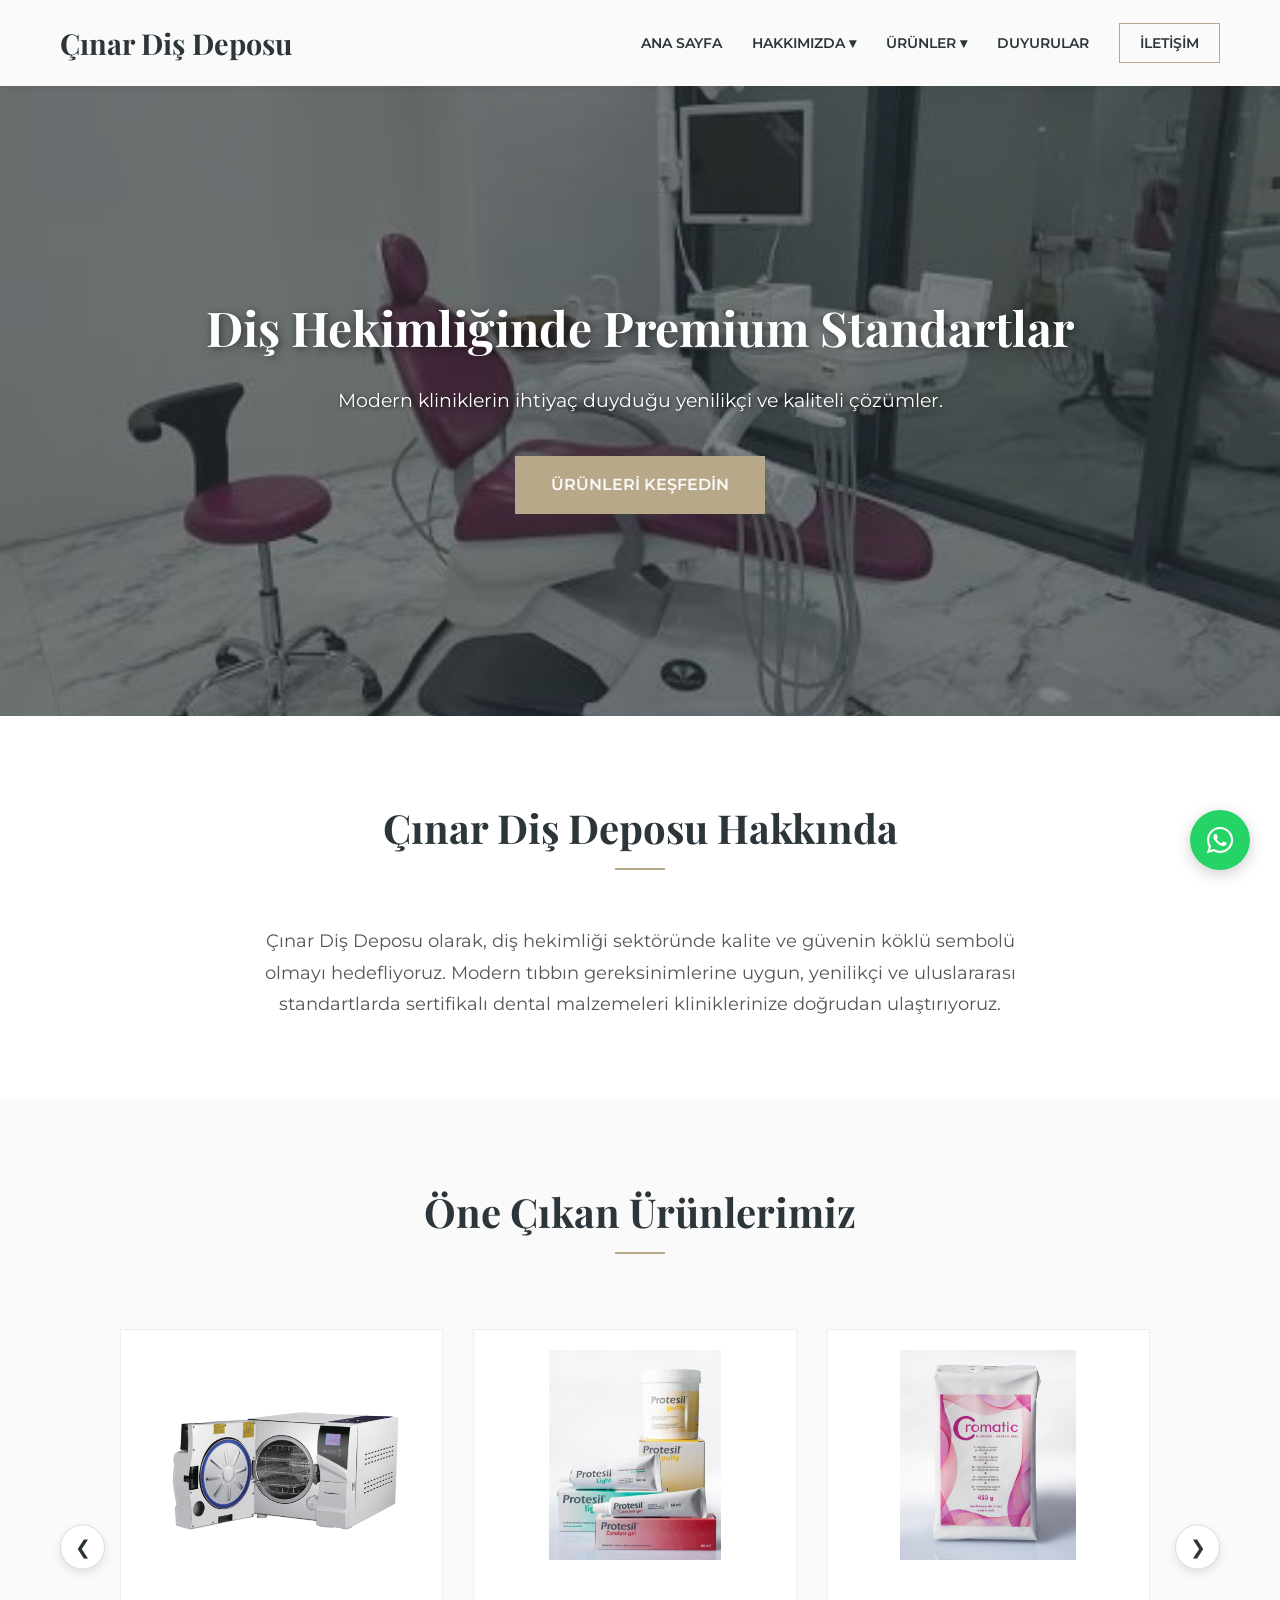
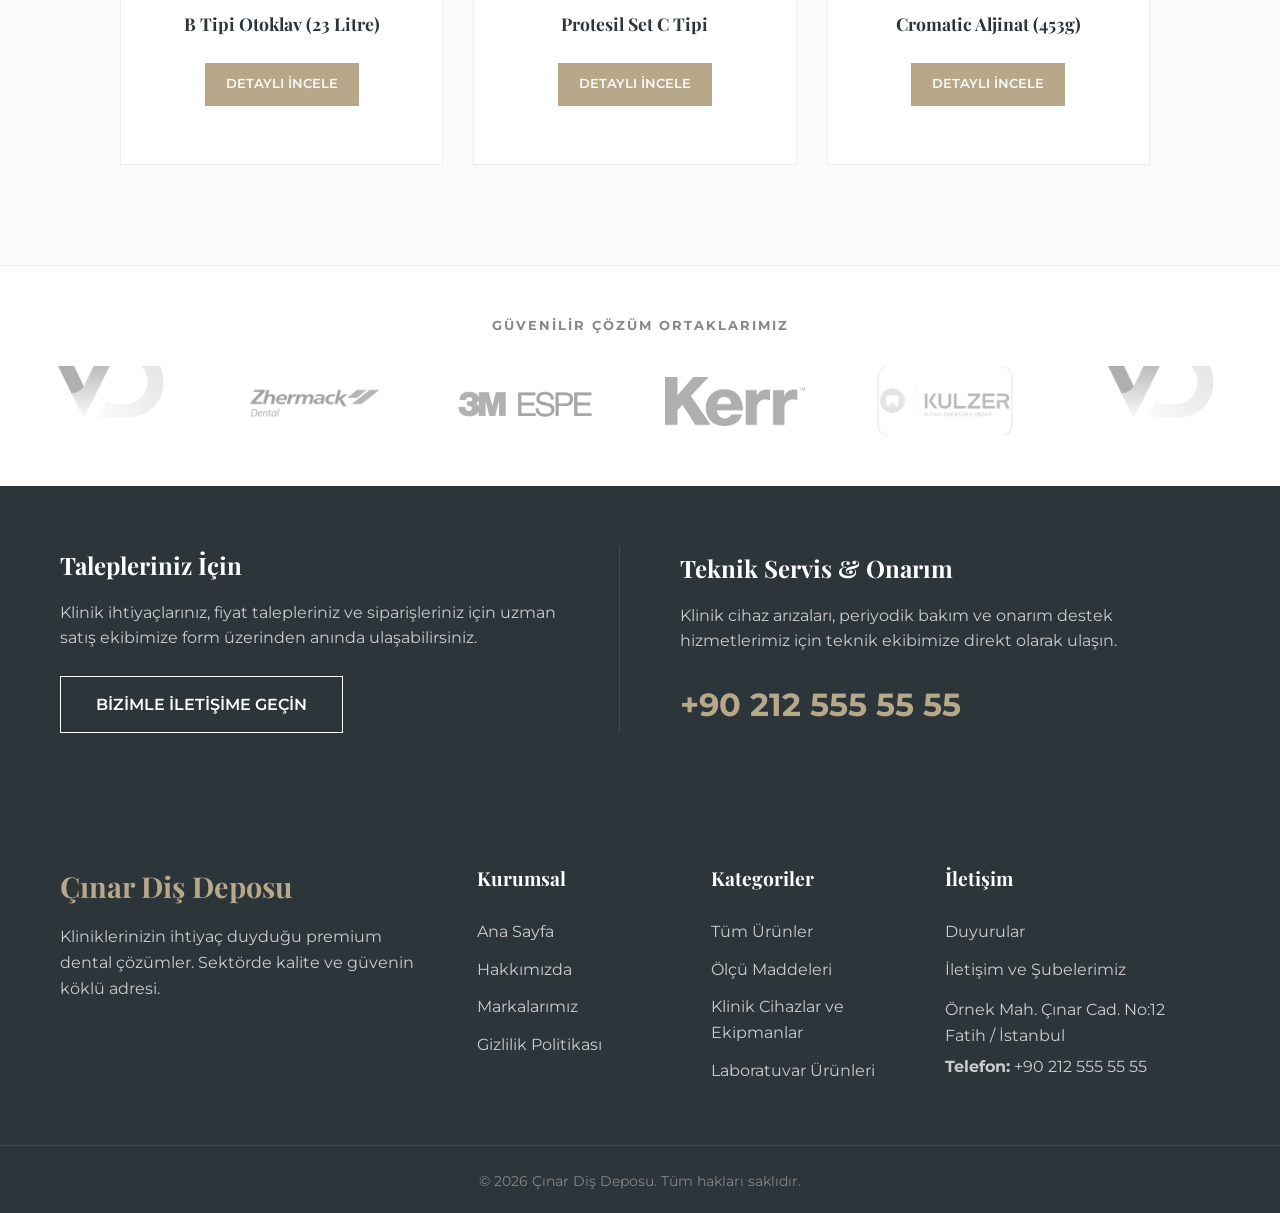
==== index.html @ 4e4cd7c7 "Header fix" ====
<!DOCTYPE html>
<html lang="tr">
<head>
    <meta charset="UTF-8">
    <meta name="viewport" content="width=device-width, initial-scale=1.0">
    <title>Çınar Diş Deposu | Premium Dental Çözümler</title>
    <link href="https://fonts.googleapis.com/css2?family=Montserrat:wght@300;400;600&family=Playfair+Display:wght@500;700&display=swap" rel="stylesheet">
    <link rel="stylesheet" href="style.css">
</head>
<body>

<!-- NAVİGASYON (TÜM SAYFALAR İÇİN) -->
    <nav class="navbar">
        <div class="container nav-container">
            <a href="index.html" class="logo">Çınar Diş Deposu </a>
            
            <div class="hamburger" id="hamburger">
                <span></span><span></span><span></span>
            </div>

            <ul class="nav-links" id="navLinks">
                <li><a href="index.html">Ana Sayfa</a></li>
                <li class="dropdown">
                    <a href="index.html#about">Hakkımızda ▾</a>
                    <ul class="dropdown-menu">
                        <li><a href="index.html#about">Misyonumuz</a></li>
                        <li><a href="index.html#brands">Markalarımız</a></li>
                        <li><a href="index.html#about">Sertifikalarımız</a></li>
                        <li><a href="gizlilik-politikasi.html">Gizlilik Politikası</a></li>
                    </ul>
                </li>

                <li class="dropdown">
                    <a href="urunler.html">Ürünler ▾</a>
                    <ul class="dropdown-menu" id="dynamic-nav-products">
                    </ul>
                </li>
                <li><a href="duyurular.html">Duyurular</a></li>

                <li> <a href="iletisim.html" class="btn-outline">İletişim</a> </li>
            </ul>
        </div>
    </nav>

    <header class="hero-slider">
        <div class="hero-slide active" style="background-image: url('images/unit.jpeg');">
            <div class="container hero-content">
                <h1>Diş Hekimliğinde Premium Standartlar</h1>
                <p>Modern kliniklerin ihtiyaç duyduğu yenilikçi ve kaliteli çözümler.</p>
                <a href="urunler.html" class="btn-primary">Ürünleri Keşfedin</a>
            </div>
        </div>
        
        <div class="hero-slide" style="background-image: url('images/temp.jpg');">
            <div class="container hero-content">
                <h1>Dünya Standartlarında Markalar</h1>
                <p>Sektörün öncü markalarıyla kliniğinize değer katın.</p>
                <a href="iletisim.html" class="btn-primary">İş Birliği Yapın</a>
            </div>
        </div>
    </header>

    <section id="about" class="about-section">
        <div class="container">
            <div class="section-title">
                <h2>Çınar Diş Deposu Hakkında</h2>
            </div>
            <div class="about-text">
                <p>Çınar Diş Deposu olarak, diş hekimliği sektöründe kalite ve güvenin köklü sembolü olmayı hedefliyoruz. Modern tıbbın gereksinimlerine uygun, yenilikçi ve uluslararası standartlarda sertifikalı dental malzemeleri kliniklerinize doğrudan ulaştırıyoruz.</p>
            </div>
        </div>
    </section>

    <section id="products" class="products-section">
        <div class="container">
            <div class="section-title"><h2>Öne Çıkan Ürünlerimiz</h2></div>
            <div class="carousel-container">
                <button class="carousel-btn prev-btn">&#10094;</button>
                
                <div class="carousel-track" id="featured-carousel-track">
                </div>
                
                <button class="carousel-btn next-btn">&#10095;</button>
            </div>
        </div>
    </section>

    <section id="brands" class="brands-section">
        <div class="container">
            <h4 style="text-align: center; color: #888; font-family: var(--font-body); margin-bottom: 30px; letter-spacing: 2px; text-transform: uppercase; font-size: 0.8rem;">Güvenilir Çözüm Ortaklarımız</h4>
        </div>
        
        <div class="brands-marquee">
            <div class="brands-track" id="dynamic-brands-track">
            </div>
        </div>
    </section>

    <section class="cta-section">
        <div class="container cta-grid">
            <div class="cta-left">
                <h2>Talepleriniz İçin</h2>
                <p>Klinik ihtiyaçlarınız, fiyat talepleriniz ve siparişleriniz için uzman satış ekibimize form üzerinden anında ulaşabilirsiniz.</p>
                <a href="iletisim.html" class="btn-primary" style="background: transparent; border-color: #fff; color: #fff;">Bizimle İletişime Geçin</a>
            </div>
            <div class="cta-right">
                <h2>Teknik Servis & Onarım</h2>
                <p>Klinik cihaz arızaları, periyodik bakım ve onarım destek hizmetlerimiz için teknik ekibimize direkt olarak ulaşın.</p>
                <h3 style="color: var(--color-primary); font-size: 2rem; margin-top: 10px; font-family: var(--font-body);">+90 212 555 55 55</h3>
            </div>
        </div>
    </section>

    <footer class="site-footer">
    <div class="container footer-layout">
        
        <div class="footer-brand">
            <h3>Çınar Diş Deposu</h3>
            <p>Kliniklerinizin ihtiyaç duyduğu premium dental çözümler. Sektörde kalite ve güvenin köklü adresi.</p>
        </div>
        
        <div class="footer-links-box">
            <h4>Kurumsal</h4>
            <ul>
                <li><a href="index.html">Ana Sayfa</a></li>
                <li><a href="index.html#about">Hakkımızda</a></li>
                <li><a href="index.html#brands">Markalarımız</a></li>
                <li><a href="gizlilik-politikasi.html">Gizlilik Politikası</a></li>
            </ul>
        </div>
        
        <div class="footer-links-box">
            <h4>Kategoriler</h4>
            <ul id="dynamic-footer-categories">

            </ul>
        </div>
        
        <div class="footer-contact-box">
            <h4>İletişim</h4>
            <ul style="margin-bottom: 15px;">
                <li><a href="duyurular.html">Duyurular</a></li>
                <li><a href="iletisim.html">İletişim ve Şubelerimiz</a></li>
            </ul>
            <p>Örnek Mah. Çınar Cad. No:12<br>Fatih / İstanbul</p>
            <p style="margin-top: 5px;"><strong>Telefon:</strong> +90 212 555 55 55</p>
        </div>
        
    </div>
    <div class="footer-bottom">
        <p>&copy; 2026 Çınar Diş Deposu. Tüm hakları saklıdır.</p>
    </div>
    </footer>
    <a href="https://wa.me/905315652209" 
   class="whatsapp-float" 
   target="_blank" 
   rel="noopener noreferrer" 
   title="WhatsApp ile İletişime Geçin">
    <svg viewBox="0 0 448 512" width="30" height="30" fill="#fff">
        <path d="M380.9 97.1C339 55.1 283.2 32 223.9 32c-122.4 0-222 99.6-222 222 0 39.1 10.2 77.3 29.6 111L0 480l117.7-30.9c32.4 17.7 68.9 27 106.1 27h.1c122.3 0 224.1-99.6 224.1-222 0-59.3-25.2-115-67.1-157zm-157 341.6c-33.2 0-65.7-8.9-94-25.7l-6.7-4-69.8 18.3L72 359.2l-4.4-7c-18.5-29.4-28.2-63.3-28.2-98.2 0-101.7 82.8-184.5 184.6-184.5 49.3 0 95.6 19.2 130.4 54.1 34.8 34.9 56.2 81.2 56.1 130.5 0 101.8-84.9 184.6-186.6 184.6zm101.2-138.2c-5.5-2.8-32.8-16.2-37.9-18-5.1-1.9-8.8-2.8-12.5 2.8-3.7 5.6-14.3 18-17.6 21.8-3.2 3.7-6.5 4.2-12 1.4-32.6-16.3-54-29.1-75.5-66-5.7-9.8 5.7-9.1 16.3-30.3 1.8-3.7.9-6.9-.5-9.7-1.4-2.8-12.5-30.1-17.1-41.2-4.5-10.8-9.1-9.3-12.5-9.5-3.2-.2-6.9-.2-10.6-.2-3.7 0-9.7 1.4-14.8 6.9-5.1 5.6-19.4 19-19.4 46.3 0 27.3 19.9 53.7 22.6 57.4 2.8 3.7 39.1 59.7 94.8 83.8 35.2 15.2 49 16.5 66.6 13.9 10.7-1.6 32.8-13.4 37.4-26.4 4.6-13 4.6-24.1 3.2-26.4-1.3-2.5-5-3.9-10.5-6.6z"/>
    </svg>
    </a>
    <script src="script.js"></script>
</body>
</html>
---- style.css ----
/* ==========================================================================
   1. TEMEL DEĞİŞKENLER VE RENK PALETİ
   ========================================================================== */
:root {
    --color-primary: #B8A88A; 
    --color-dark: #2C3539;    
    --color-light: #FAFAFA;   
    --color-text: #4A4A4A;    
    --font-heading: 'Playfair Display', serif;
    --font-body: 'Montserrat', sans-serif;
}

/* ==========================================================================
   2. GLOBAL RESET & BASE STYLES
   ========================================================================== */
* { margin: 0; padding: 0; box-sizing: border-box; scroll-behavior: smooth; }

html, body { 
    overflow-x: hidden; 
    width: 100%; 
    max-width: 100vw;
    -webkit-text-size-adjust: 100%; 
}
html { scroll-padding-top: 100px; } /* Anchor linklerde header'ın içeriği ezmesini önler */

body { font-family: var(--font-body); background-color: var(--color-light); color: var(--color-text); line-height: 1.6; }
h1, h2, h3, h4 { font-family: var(--font-heading); color: var(--color-dark); font-weight: 700; }
a { text-decoration: none; transition: 0.3s ease; }
img, iframe { max-width: 100%; display: block; } /* Resimlerin taşmasını önler */
ul, li { list-style: none; } /* Global list sıfırlama (Tekrarlayan kodları önler) */

.container { max-width: 1200px; margin: 0 auto; padding: 0 20px; width: 100%; }

/* Butonlar */
.btn-primary { display: inline-block; background-color: var(--color-primary); color: var(--color-light); padding: 15px 35px; font-weight: 600; text-transform: uppercase; border: 1px solid var(--color-primary); cursor: pointer; }
.btn-primary:hover { background-color: transparent; color: var(--color-primary); }
.btn-outline { border: 1px solid var(--color-primary); padding: 10px 20px; color: var(--color-primary); }
.btn-outline:hover { background-color: var(--color-primary); color: var(--color-light); }

/* ==========================================================================
   3. NAVİGASYON (HEADER)
   ========================================================================== */
.navbar { background-color: var(--color-light); padding: 20px 0; position: sticky; top: 0; z-index: 1000; box-shadow: 0 2px 10px rgba(0,0,0,0.05); }
.nav-container { display: flex; justify-content: space-between; align-items: center; }
.logo { font-family: var(--font-heading); font-size: 1.8rem; font-weight: 700; color: var(--color-dark); }
.nav-links { display: flex; gap: 30px; align-items: center; }
.nav-links a { color: var(--color-dark); font-weight: 600; font-size: 0.9rem; text-transform: uppercase; }
.nav-links a:hover { color: var(--color-primary); }

.hamburger { display: none; flex-direction: column; gap: 6px; cursor: pointer; z-index: 2000; }
.hamburger span { width: 30px; height: 3px; background-color: var(--color-dark); transition: 0.3s; border-radius: 3px; }

/* ==========================================================================
   4. AÇILIR MENÜLER (DROPDOWN) - MASAÜSTÜ
   ========================================================================== */
@media (min-width: 769px) {
    .dropdown, .dropdown-submenu { position: relative; }
    
    .dropdown-menu { display: none; position: absolute; top: 100%; left: -50px; background-color: #ffffff; box-shadow: 0 15px 35px rgba(0,0,0,0.07); padding: 12px 0; min-width: 200px; border-top: 3px solid var(--color-primary); border-radius: 0 0 6px 6px; z-index: 1000; }
    .dropdown:hover .dropdown-menu { display: block; animation: fadeIn 0.3s ease; }
    
    .dropdown-menu-side { display: none; position: absolute; top: 0; left: 100%; background-color: #FDFBF9; box-shadow: 10px 15px 40px rgba(0,0,0,0.08); min-width: 200px; padding: 12px 0; z-index: 1002; border-left: 3px solid var(--color-primary); border-radius: 0 8px 8px 0; }
    .dropdown-submenu:hover > .dropdown-menu-side { display: block; animation: fadeIn 0.2s ease; }

    /* Alt Menü Linkleri (Çok satırlı metin hover hatası KESİN ÇÖZÜMÜ) */
    .dropdown-menu li a, 
    .dropdown-menu-side li a,
    .dropdown-submenu > a { 
        display: block; 
        width: 100%;
        padding: 10px 18px; 
        font-size: 0.8rem;
        color: #555; 
        text-transform: capitalize; 
        height: auto; 
        white-space: normal; 
        word-wrap: break-word;
        transition: padding 0.25s ease, background-color 0.25s ease, color 0.25s ease;
    }
    .dropdown-submenu > a { font-weight: 600; color: var(--color-dark); position: relative; padding-right: 35px; }
    .dropdown-menu-side li a { font-weight: 600; color: #5A5A5A; }
    
    /* Oklu alt menüler için ok konumlandırma */
    .dropdown-submenu > a .nav-arrow { position: absolute; right: 15px; top: 50%; transform: translateY(-50%); font-size: 0.9rem; color: #333; transition: 0.3s ease; }

    /* Hover Efekti (Kutu daralmasını engellemek için sol artarken sağ azalır) */
    .dropdown-menu li a:hover,
    .dropdown-menu-side li a:hover { 
        background-color: #f9f9f9; 
        color: var(--color-primary); 
        padding-left: 22px; 
        padding-right: 14px;
    }
    .dropdown-submenu > a:hover {
        background-color: #f9f9f9; 
        color: var(--color-primary); 
        padding-left: 22px; 
        padding-right: 31px; 
    }
    
    /* Kırılan kelimelerde hover'ın kopmasını önler */
    .dropdown-menu li a *, .dropdown-menu-side li a *, .dropdown-submenu > a * { pointer-events: none; display: inline; }
}

/* Özel Menü Linkleri */
.all-products-link { font-weight: bold !important; border-bottom: 1px solid #eee !important; }
@keyframes fadeIn { from { opacity: 0; transform: translateY(10px); } to { opacity: 1; transform: translateY(0); } }

/* ==========================================================================
   5. SAYFA BÖLÜMLERİ (HERO, HAKKIMIZDA, ÜRÜNLER VS.)
   ========================================================================== */
/* Hero Section */
.hero-slider { height: 70vh; position: relative; overflow: hidden; }
.hero-slide { position: absolute; top: 0; left: 0; width: 100%; height: 100%; background-size: cover; background-position: center; opacity: 0; transition: opacity 1.5s ease-in-out; display: flex; align-items: center; text-align: center; }
.hero-slide.active { opacity: 1; }
.hero-slide::before { content: ''; position: absolute; top: 0; left: 0; width: 100%; height: 100%; background: rgba(44, 53, 57, 0.6); }
.hero-content { position: relative; z-index: 1; color: #ffffff; }
.hero-content h1 { font-size: 3rem; margin-bottom: 20px; color: #ffffff; text-shadow: 2px 2px 8px rgba(0,0,0,0.5); }
.hero-content p { font-size: 1.2rem; text-shadow: 1px 1px 4px rgba(0,0,0,0.7); }
.hero-content .btn-primary { display: inline-block; margin-top: 40px; }

/* Hakkımızda */
.about-section { padding: 80px 0; background-color: #fff; text-align: center; }
.section-title { margin-bottom: 50px; text-align: center; }
.section-title h2 { font-size: 2.5rem; display: inline-block; position: relative; margin-bottom: 15px; }
.section-title h2::after { content: ''; position: absolute; bottom: -10px; left: 50%; transform: translateX(-50%); width: 50px; height: 2px; background-color: var(--color-primary); }
.about-text { max-width: 800px; margin: 0 auto; font-size: 1.1rem; line-height: 1.8; color: #555; }

/* Ürünler Slider & Grid */
.products-section { padding: 80px 0; background-color: var(--color-light); }
.carousel-container { position: relative; display: flex; align-items: center; width: 100%; padding: 0 60px; }
.carousel-track { display: flex; gap: 30px; overflow-x: auto; scroll-behavior: smooth; padding: 20px 5px; width: 100%; -ms-overflow-style: none; scrollbar-width: none; scroll-snap-type: x mandatory; }
.carousel-track::-webkit-scrollbar { display: none; }
.product-card { flex: 0 0 calc(33.333% - 20px); background: #fff; border: 1px solid #eee; transition: 0.3s; scroll-snap-align: start; }
.product-card:hover { box-shadow: 0 10px 30px rgba(0,0,0,0.08); border-color: var(--color-primary); }
.product-img { height: 250px; background-color: #f5f5f5; display: flex; align-items: center; justify-content: center; color: #aaa; }
.product-info { padding: 30px; text-align: center; }
.product-info h3 { margin-bottom: 15px; font-size: 1.2rem; }
.carousel-btn { background-color: #fff; color: var(--color-dark); border: 1px solid #ddd; width: 45px; height: 45px; border-radius: 50%; font-size: 1.2rem; cursor: pointer; position: absolute; top: 50%; transform: translateY(-50%); z-index: 10; transition: 0.3s; display: flex; align-items: center; justify-content: center; box-shadow: 0 4px 10px rgba(0,0,0,0.1); }
.carousel-btn:hover { background-color: var(--color-primary); color: #fff; border-color: var(--color-primary); }
.prev-btn { left: 0; } .next-btn { right: 0; }
.products-grid { display: grid; grid-template-columns: repeat(auto-fill, minmax(300px, 1fr)); gap: 30px; margin-top: 40px; }

/* Markalar (Marquee) */
.brands-section { padding: 50px 0; background-color: #fff; border-top: 1px solid #eee; overflow: hidden; }
.brands-marquee { width: 100%; overflow: hidden; }
.brands-track { display: flex; width: 100%; }
.brands-slide { display: flex; align-items: center; flex-shrink: 0; animation: scrollBrands 30s linear infinite; }
.brands-track:hover .brands-slide { animation-play-state: paused; }
.logo-box { width: 140px; height: 70px; margin: 0 35px; display: flex; align-items: center; justify-content: center; background-color: transparent; border-radius: 4px; cursor: pointer; filter: grayscale(100%); opacity: 0.4; transition: all 0.3s ease; }
.logo-box:hover { filter: grayscale(0%); opacity: 1; transform: scale(1.05); }
@keyframes scrollBrands { 0% { transform: translateX(0); } 100% { transform: translateX(-100%); } }

/* Duyurular */
.announcements-section { padding: 80px 0; background: #fafafa; }
.announcements-grid { display: grid; grid-template-columns: repeat(4, 1fr); gap: 25px; }
.announcement-card { background: #fff; padding: 20px; border-radius: 8px; box-shadow: 0 5px 15px rgba(0,0,0,0.05); transition: transform 0.3s ease; }
.announcement-card:hover { transform: translateY(-10px); }
.announcement-card h3 { font-size: 1.1rem; margin: 15px 0; }
.announcement-card p { font-size: 0.9rem; color: #666; margin-bottom: 20px; }
.btn-more { display: inline-block; padding: 8px 15px; background: var(--color-primary); color: #fff; border-radius: 4px; font-size: 0.8rem; }

/* CTA Alanı */
.cta-section { background-color: var(--color-dark); color: #fff; padding: 60px 0; }
.cta-grid { display: grid; grid-template-columns: 1fr 1fr; gap: 40px; align-items: center; }
.cta-left { border-right: 1px solid rgba(255,255,255,0.1); padding-right: 40px; }
.cta-right { padding-left: 20px; }
.cta-section h2 { color: #fff; margin-bottom: 15px; }
.cta-section p { color: #ccc; margin-bottom: 25px; }

/* İletişim Formu ve Harita */
.contact-page-section { padding: 80px 0; background-color: #fff; }
.contact-grid { display: grid; grid-template-columns: 1fr 1fr; gap: 60px; align-items: start; }
.address-box { margin-bottom: 30px; padding: 30px; background-color: var(--color-light); border-left: 4px solid var(--color-primary); }
.address-box h4 { margin-top: 20px; margin-bottom: 5px; font-size: 1.1rem; }
.address-box h4:first-child { margin-top: 0; }
.premium-form { display: flex; flex-direction: column; gap: 20px; }
.premium-form input, .premium-form textarea { width: 100%; padding: 15px 20px; border: 1px solid #ddd; background-color: var(--color-light); font-family: var(--font-body); font-size: 0.95rem; outline: none; transition: 0.3s; }
.premium-form input:focus, .premium-form textarea:focus { border-color: var(--color-primary); }
.map-full-wrapper { width: 100%; margin-top: 60px; border: 1px solid #eee; padding: 10px; background: #fff; border-radius: 4px; box-shadow: 0 10px 30px rgba(0,0,0,0.05); }
.map-full-wrapper iframe { display: block; width: 100%; height: 400px; }

/* Ürün Detay Sayfası */
.product-detail-section { padding: 80px 0; background-color: #FAFAFA; }
.product-container { display: grid; grid-template-columns: 1fr 1fr; gap: 50px; align-items: start; background: #fff; padding: 40px; border-radius: 8px; box-shadow: 0 10px 30px rgba(0,0,0,0.05); }
.product-gallery-wrapper { display: flex; flex-direction: column; gap: 15px; }
.product-image-box { background: #fdfdfd; border: 1px solid #eee; border-radius: 8px; padding: 20px; display: flex; justify-content: center; align-items: center; min-height: 400px; }
.product-image-box img { max-height: 400px; object-fit: contain; }
.thumbnail-gallery { display: flex; gap: 15px; justify-content: center; flex-wrap: wrap; }
.thumbnail-gallery img { width: 75px; height: 75px; object-fit: contain; border: 2px solid transparent; border-radius: 6px; cursor: pointer; background: #fdfdfd; box-shadow: 0 2px 5px rgba(0,0,0,0.05); opacity: 0.6; transition: all 0.3s ease; }
.thumbnail-gallery img:hover, .thumbnail-gallery img.active-thumb { opacity: 1; border-color: var(--color-primary); }
.product-info-box { display: flex; flex-direction: column; align-items: flex-start; }
.category-badge { display: inline-block; padding: 5px 12px; background-color: #F5F1EA; color: var(--color-primary); font-size: 0.8rem; font-weight: 600; text-transform: uppercase; border-radius: 4px; margin-bottom: 15px; }
.product-info-box h1 { font-size: 2.2rem; color: var(--color-dark); margin-bottom: 20px; }
.product-info-box .description { font-size: 1.05rem; line-height: 1.6; color: #555; margin-bottom: 30px; }
.specs-wrapper { background-color: #f9f9f9; padding: 20px; border-left: 3px solid var(--color-primary); border-radius: 0 4px 4px 0; margin-bottom: 35px; width: 100%; }
.specs-wrapper h3 { font-size: 1.1rem; margin-bottom: 15px; color: #333; }
#product-specs li { margin-bottom: 10px; font-size: 0.95rem; color: #555; padding-left: 15px; position: relative; }
#product-specs li::before { content: "•"; color: var(--color-primary); font-weight: bold; position: absolute; left: 0; }

/* ==========================================================================
   6. FOOTER 
   ========================================================================== */
.site-footer { background-color: var(--color-dark); color: #ccc; padding: 70px 0 20px 0; }
.footer-layout { display: grid; grid-template-columns: 2fr 1fr 1fr 1.5fr; gap: 50px; margin-bottom: 50px; }
.footer-brand h3 { color: var(--color-primary); font-size: 1.8rem; margin-bottom: 15px; }
.footer-links-box h4, .footer-contact-box h4 { color: #fff; margin-bottom: 25px; font-size: 1.2rem; }
.footer-links-box ul li, .footer-contact-box ul li { margin-bottom: 12px; }
.footer-links-box ul li a, .footer-contact-box ul li a { color: #ccc; transition: 0.3s; }
.footer-links-box ul li a:hover, .footer-contact-box ul li a:hover { color: var(--color-primary); padding-left: 5px; }
.footer-bottom { text-align: center; padding-top: 25px; border-top: 1px solid rgba(255,255,255,0.1); font-size: 0.85rem; color: #888; }

/* ==========================================================================
   7. YÜZEN WHATSAPP BUTONU (FAB)
   ========================================================================== */
.whatsapp-float {
    position: fixed; bottom: 30px; right: 30px; width: 60px; height: 60px;
    background-color: #25D366; color: white; border-radius: 50%;
    display: flex; align-items: center; justify-content: center;
    box-shadow: 0 4px 15px rgba(0, 0, 0, 0.2); z-index: 9999;
    transition: all 0.3s cubic-bezier(0.175, 0.885, 0.32, 1.275);
}
.whatsapp-float:hover { transform: scale(1.1) rotate(5deg); background-color: #20ba5a; box-shadow: 0 6px 20px rgba(37, 211, 102, 0.4); }

/* ==========================================================================
   8. MOBİL UYUM (RESPONSIVE) 
   ========================================================================== */
@media (max-width: 1024px) { 
    .announcements-grid { grid-template-columns: repeat(2, 1fr); } 
}

@media (max-width: 768px) {
    /* Navbar / Menü */
    .hamburger { display: flex; }
    .nav-links { position: fixed; top: 0; right: -100%; width: 75%; height: 100vh; background-color: var(--color-light); flex-direction: column; justify-content: flex-start; padding-top: 100px; box-shadow: -5px 0 20px rgba(0,0,0,0.15); transition: 0.4s ease-in-out; overflow-y: auto; }
    .nav-links.active { right: 0; }
    
    .dropdown > a, .dropdown-submenu > a { display: block; width: 100%; padding: 10px 0; }
    .dropdown-menu { display: none; position: static; width: 100%; box-shadow: none; border: none; background: transparent; padding: 5px 0 10px 15px; }
    .dropdown.active > .dropdown-menu { display: flex; flex-direction: column; }
    .dropdown-menu-side { display: none; position: static; width: 100%; box-shadow: none; border: none; background-color: #F9F7F4; padding: 5px 0 5px 15px; margin-top: 6px; margin-bottom: 6px; border-left: 2px solid var(--color-primary); border-radius: 4px; }
    .dropdown-submenu.active > .dropdown-menu-side { display: flex; flex-direction: column; }
    .dropdown-menu li a, .dropdown-menu-side li a { font-size: 0.85rem; color: #666; font-weight: 600; padding: 10px 12px; display: block; text-transform: capitalize; }
    
    /* Layout */
    .hero-section h1 { font-size: 2.2rem; }
    /* ==========================================================================
       ALT SAYFA BAŞLIKLARI (PREMIUM KOLEKSİYON VB.) TAŞMA VE ORTALAMA ÇÖZÜMÜ
    ========================================================================== */
    .hero-section {
        /* HTML'deki inline sabit yüksekliği (35vh vb.) ezer ve içeriğe göre esnemesini sağlar */
        height: auto !important; 
        min-height: 25vh !important;
        
        /* Arka planı genişleterek metne nefes payı bırakır */
        padding: 50px 20px !important; 
        
        /* Flexbox ile içeriği kusursuzca ortalar */
        display: flex !important;
        flex-direction: column;
        justify-content: center;
        align-items: center;
    }
    /* ==========================================================================
       HERO / BAŞLIK ALANI MOBİL MERKEZLEME VE ZARAFET OPTİMİZASYONU
       ========================================================================== */
    
    /* 1. Kapsayıcıyı esnekleştirir ve içindekileri kusursuzca merkeze kilitler (Taşmayı önler) */
    .hero-section {
        height: auto !important; 
        min-height: 25vh !important;
        padding: 50px 20px !important; 
        display: flex !important;
        flex-direction: column;
        justify-content: center;
        align-items: center;
    }

    /* 2. Sol üste yaslanmayı iptal eder, yazılara sağdan soldan nefes aldırır */
    .hero-content {
        padding: 0 15px !important; 
        padding-top: 0 !important;
        margin-top: 0 !important;
        text-align: center !important; 
        width: 100%;
    }
    
    /* 3. Hem ana sayfa hem alt sayfa başlıklarının asil orantısı */
    .hero-content h1 { 
        font-size: 1.75rem !important; 
        line-height: 1.35 !important; 
        letter-spacing: 0.5px !important; 
        margin-bottom: 15px !important; 
    }
    
    /* 4. Alt açıklama yazısı */
    .hero-content p { 
        font-size: 0.95rem !important; 
        line-height: 1.6 !important;
        padding: 0 10px !important; 
        margin-bottom: 0 !important;
    }

    /* 5. Buton orantısı (Değişen yazı boyutlarına uygun küçültüldü) */
    .hero-content .btn-primary {
        padding: 12px 25px !important; 
        font-size: 0.85rem !important;
        margin-top: 25px !important;
        letter-spacing: 1px !important;
    }
    .products-section .section-title h2 { font-size: 1.6rem; margin-bottom: 20px; }
    
    /* Carousel (Peek-a-boo) */
    .carousel-container { padding: 0; width: 100%; overflow: hidden; } 
    .carousel-track { gap: 16px; padding: 15px 9%; display: flex; overflow-x: auto; scroll-snap-type: x mandatory; -webkit-overflow-scrolling: touch; } 
    .product-card { flex: 0 0 82%; min-width: 82%; box-shadow: 0 5px 15px rgba(0,0,0,0.04); scroll-snap-align: center; } 
    .product-img { height: 230px; background-color: #ffffff; }
    .product-img img { padding: 15px; }
    .product-info { padding: 20px; }
    .product-info h3 { font-size: 1rem; }
    
    /* CTA */
    .cta-section { padding: 50px 0; }
    .cta-grid { grid-template-columns: 1fr; text-align: center; gap: 0; }
    .cta-left { border-right: none; border-bottom: 1px solid rgba(255, 255, 255, 0.15); padding-right: 0; padding-bottom: 40px; margin-bottom: 40px; }
    .cta-right { padding-left: 0; }
    .cta-right h3, .cta-right h3 a { font-size: 1.8rem; color: var(--color-primary); margin-top: 20px; font-weight: 600; text-decoration: none; }
    
    /* Contact & Footer */
    .contact-grid, .footer-layout { grid-template-columns: 1fr; text-align: center; }
    .footer-layout { gap: 40px; padding: 0 10px; }
    .footer-brand h3 { font-size: 1.6rem; }
    .footer-brand p { font-size: 0.95rem; padding: 0 10px; }
    .footer-contact-box p { font-size: 0.95rem; line-height: 1.8; }
    
    /* Product Detail */
    .product-container { grid-template-columns: 1fr; padding: 20px; gap: 30px; }
    .product-info-box h1 { font-size: 1.8rem; }
    .product-image-box { min-height: 250px; }
    
    /* WhatsApp */
    .whatsapp-float { bottom: 20px; right: 20px; width: 54px; height: 54px; }
    .whatsapp-float svg { width: 26px; height: 26px; }
}

@media (max-width: 600px) { 
    .announcements-grid { grid-template-columns: 1fr; } 
}
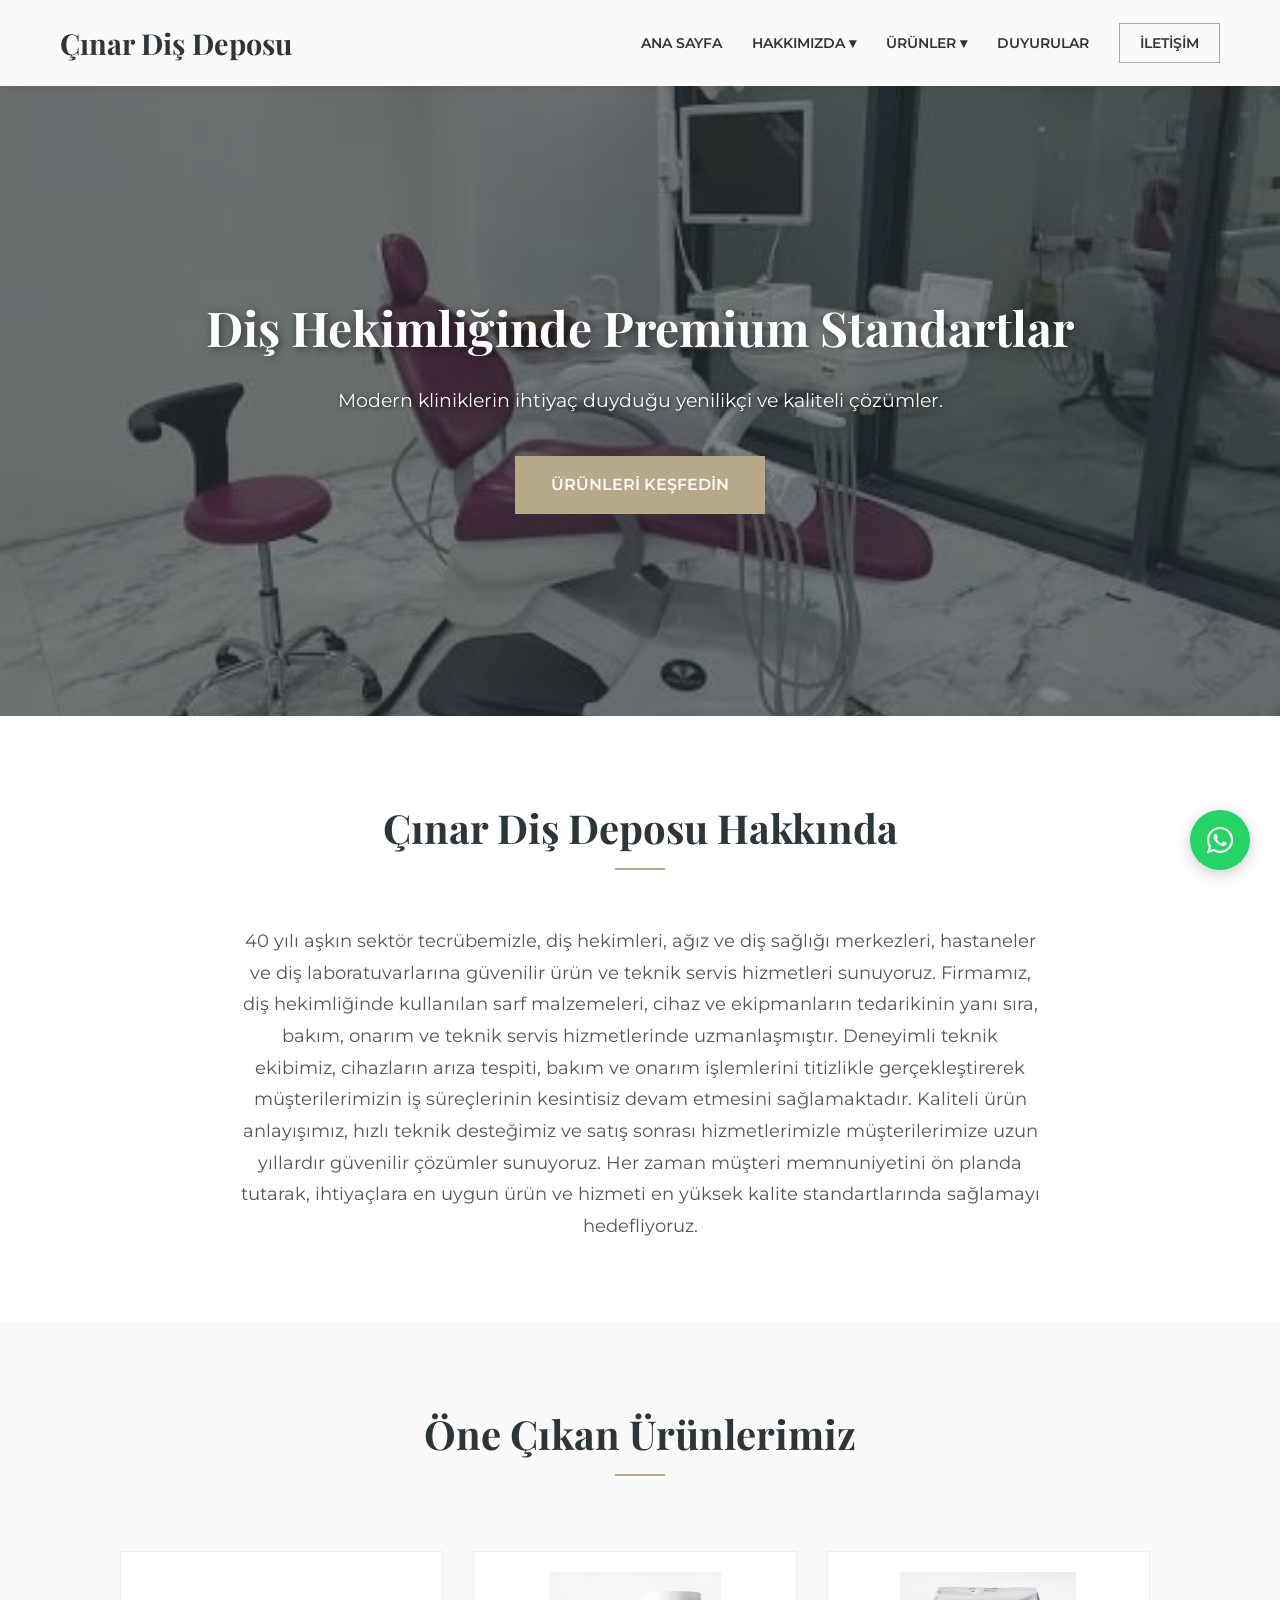
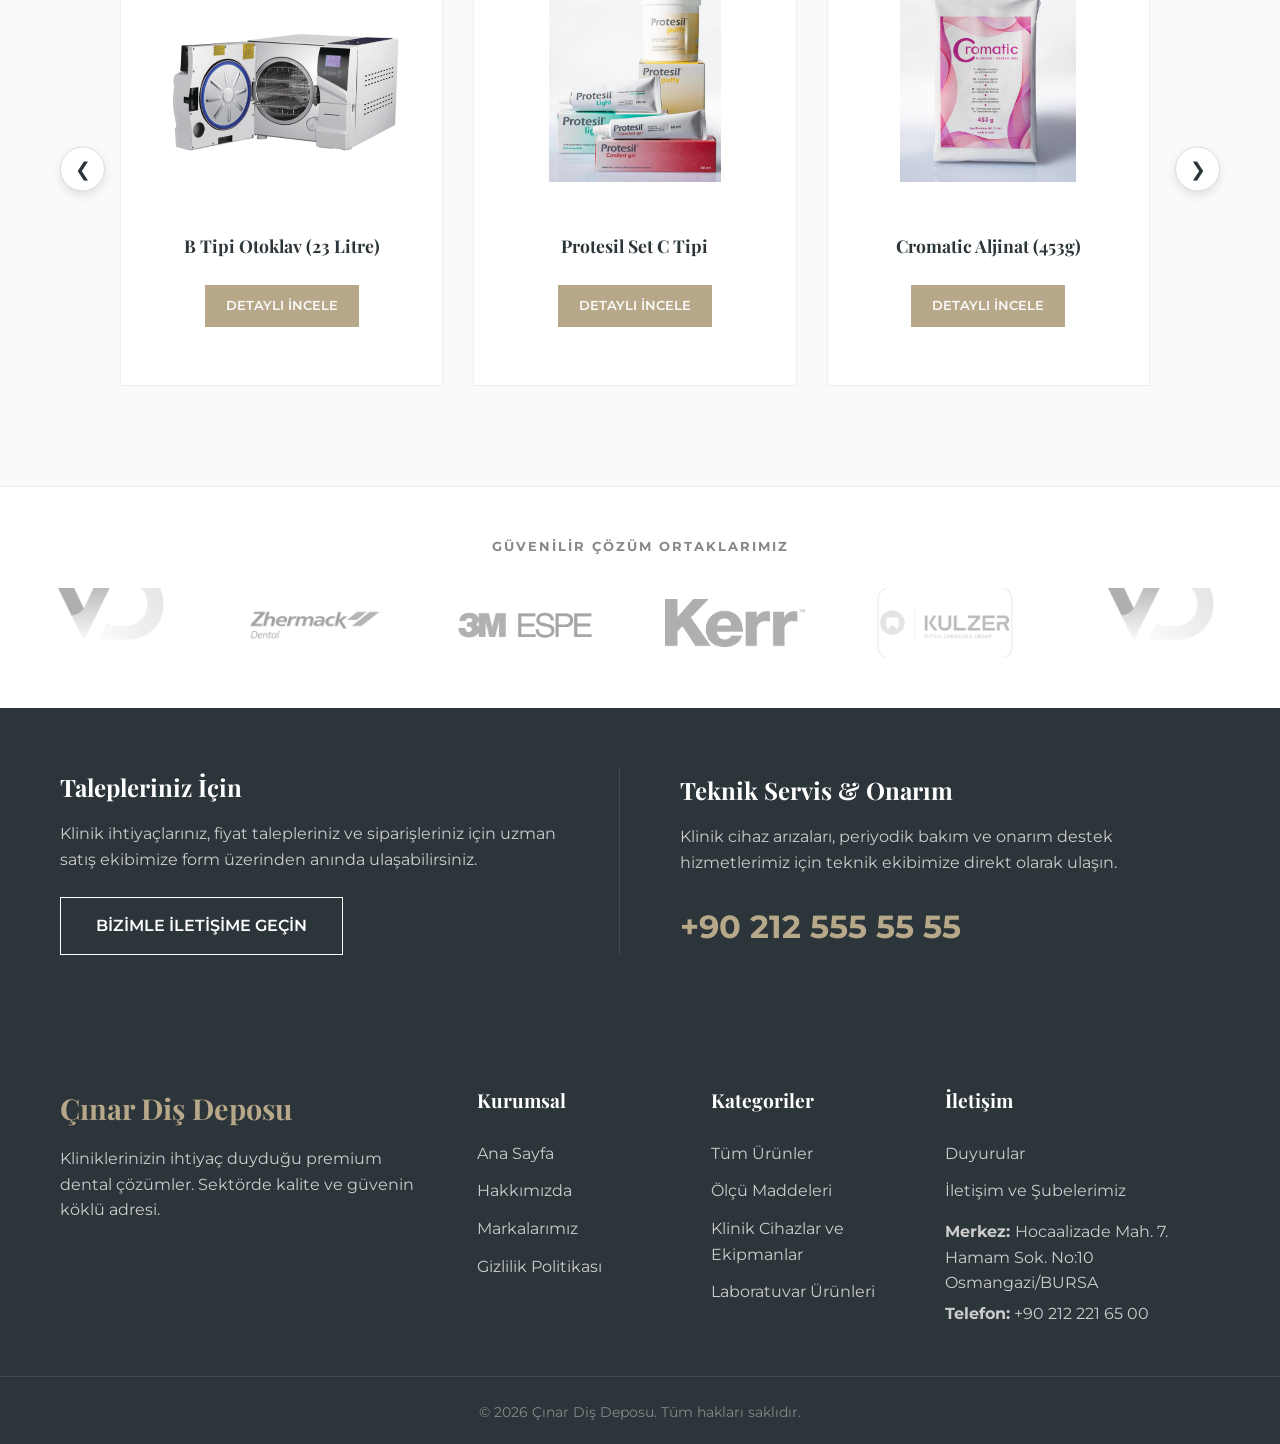
==== commit 101ce130: "Add about, fix address, and google search files" ====
--- a/index.html
+++ b/index.html
@@ -66,7 +66,13 @@
                 <h2>Çınar Diş Deposu Hakkında</h2>
             </div>
             <div class="about-text">
-                <p>Çınar Diş Deposu olarak, diş hekimliği sektöründe kalite ve güvenin köklü sembolü olmayı hedefliyoruz. Modern tıbbın gereksinimlerine uygun, yenilikçi ve uluslararası standartlarda sertifikalı dental malzemeleri kliniklerinize doğrudan ulaştırıyoruz.</p>
+                <p>
+                    40 yılı aşkın sektör tecrübemizle, diş hekimleri, ağız ve diş sağlığı merkezleri, hastaneler ve diş laboratuvarlarına güvenilir ürün ve teknik servis hizmetleri sunuyoruz.
+
+                    Firmamız, diş hekimliğinde kullanılan sarf malzemeleri, cihaz ve ekipmanların tedarikinin yanı sıra, bakım, onarım ve teknik servis hizmetlerinde uzmanlaşmıştır. Deneyimli teknik ekibimiz, cihazların arıza tespiti, bakım ve onarım işlemlerini titizlikle gerçekleştirerek müşterilerimizin iş süreçlerinin kesintisiz devam etmesini sağlamaktadır.
+
+                    Kaliteli ürün anlayışımız, hızlı teknik desteğimiz ve satış sonrası hizmetlerimizle müşterilerimize uzun yıllardır güvenilir çözümler sunuyoruz. Her zaman müşteri memnuniyetini ön planda tutarak, ihtiyaçlara en uygun ürün ve hizmeti en yüksek kalite standartlarında sağlamayı hedefliyoruz.
+                </p>
             </div>
         </div>
     </section>
@@ -142,8 +148,9 @@
                 <li><a href="duyurular.html">Duyurular</a></li>
                 <li><a href="iletisim.html">İletişim ve Şubelerimiz</a></li>
             </ul>
-            <p>Örnek Mah. Çınar Cad. No:12<br>Fatih / İstanbul</p>
-            <p style="margin-top: 5px;"><strong>Telefon:</strong> +90 212 555 55 55</p>
+            <p> <strong> Merkez: </strong> Hocaalizade Mah. 7. Hamam Sok. No:10 Osmangazi/BURSA </p>
+
+            <p style="margin-top: 5px;"><strong>Telefon:</strong> +90 212 221 65 00</p>
         </div>
         
     </div>
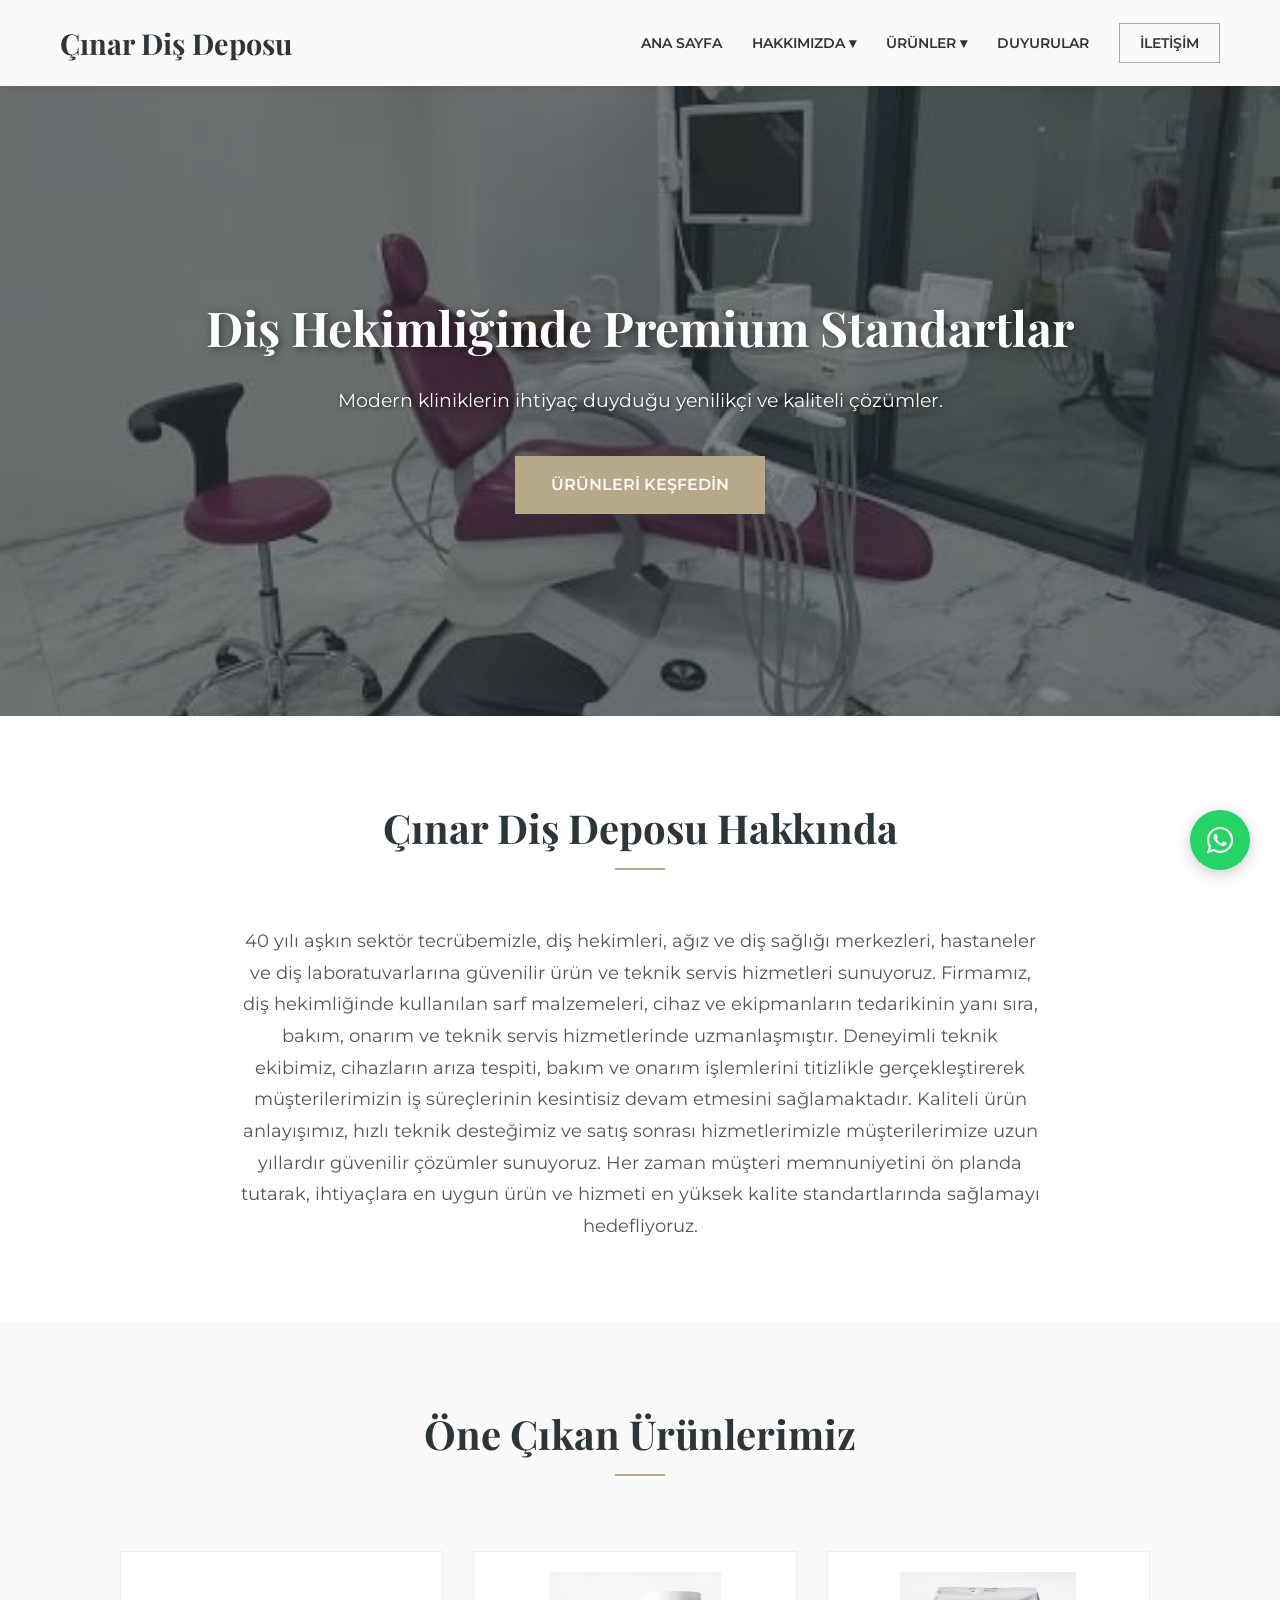
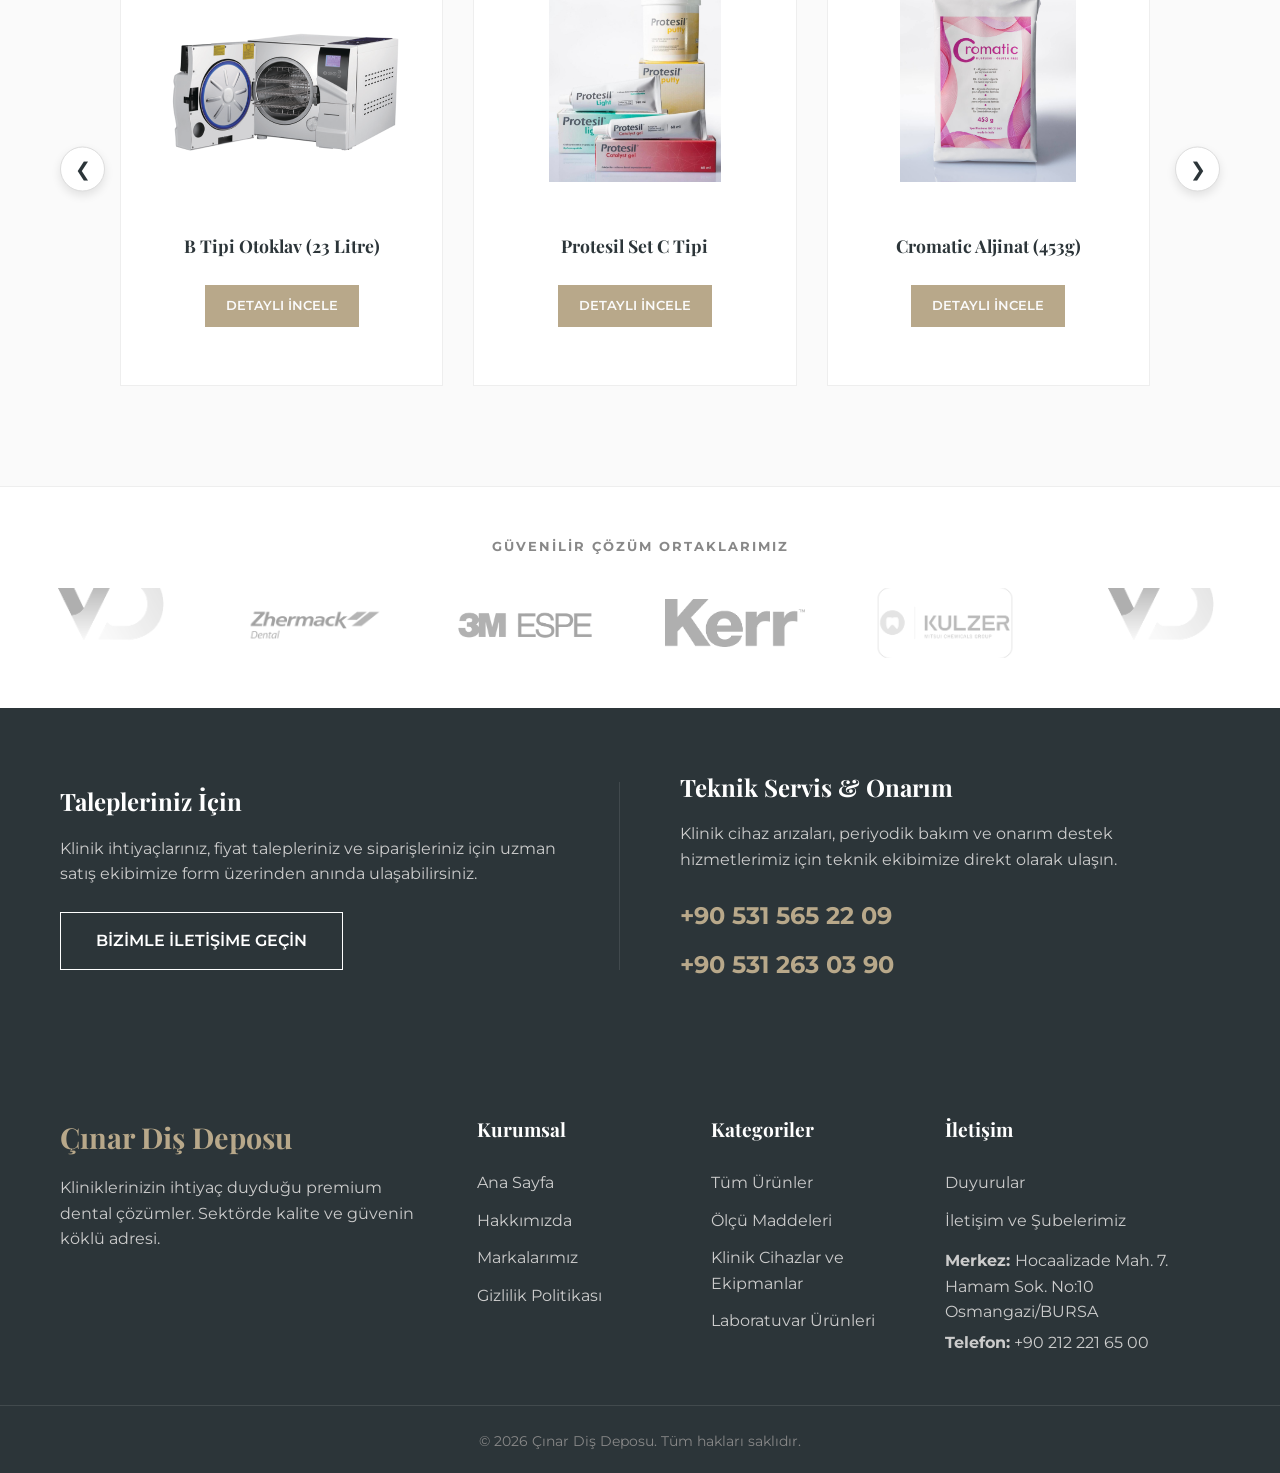
==== commit f5d219c1: "s" ====
--- a/index.html
+++ b/index.html
@@ -4,8 +4,14 @@
     <meta charset="UTF-8">
     <meta name="viewport" content="width=device-width, initial-scale=1.0">
     <title>Çınar Diş Deposu | Premium Dental Çözümler</title>
+    <meta name="description" content="Çınar Diş Deposu, kliniklerinizin ihtiyaç duyduğu dental sarf malzemeleri, implant, aljinat ve klinik cihazlarda yüksek kaliteli premium ürünler sunar. Bursa ve İstanbul'dan tüm Türkiye'ye hizmet veriyoruz.">
     <link href="https://fonts.googleapis.com/css2?family=Montserrat:wght@300;400;600&family=Playfair+Display:wght@500;700&display=swap" rel="stylesheet">
     <link rel="stylesheet" href="style.css">
+    <link rel="canonical" href="https://cinardisdeposu.com/">
+    <meta property="og:title" content="Çınar Diş Deposu | Premium Dental Çözümler">
+    <meta property="og:description" content="Kliniklerinizin ihtiyaç duyduğu premium dental malzemeler ve cihazlar. Kalite ve güvenin adresi.">
+    <meta property="og:url" content="https://cinardisdeposu.com/">
+    <meta property="og:type" content="website">
 </head>
 <body>
 
@@ -112,7 +118,9 @@
             <div class="cta-right">
                 <h2>Teknik Servis & Onarım</h2>
                 <p>Klinik cihaz arızaları, periyodik bakım ve onarım destek hizmetlerimiz için teknik ekibimize direkt olarak ulaşın.</p>
-                <h3 style="color: var(--color-primary); font-size: 2rem; margin-top: 10px; font-family: var(--font-body);">+90 212 555 55 55</h3>
+                <h3 style="color: var(--color-primary); font-size: 1.5rem; margin-top: 10px; font-family: var(--font-body);">+90 531 565 22 09</h3>
+                <h3 style="color: var(--color-primary); font-size: 1.5rem; margin-top: 10px; font-family: var(--font-body);">+90 531 263 03 90</h3>
+
             </div>
         </div>
     </section>
--- a/style.css
+++ b/style.css
@@ -177,8 +177,26 @@
 .premium-form { display: flex; flex-direction: column; gap: 20px; }
 .premium-form input, .premium-form textarea { width: 100%; padding: 15px 20px; border: 1px solid #ddd; background-color: var(--color-light); font-family: var(--font-body); font-size: 0.95rem; outline: none; transition: 0.3s; }
 .premium-form input:focus, .premium-form textarea:focus { border-color: var(--color-primary); }
-.map-full-wrapper { width: 100%; margin-top: 60px; border: 1px solid #eee; padding: 10px; background: #fff; border-radius: 4px; box-shadow: 0 10px 30px rgba(0,0,0,0.05); }
-.map-full-wrapper iframe { display: block; width: 100%; height: 400px; }
+.map-full-wrapper { 
+    width: 100%; 
+    margin-top: 60px; 
+    border: 1px solid #eee; 
+    background: #fff; 
+    border-radius: 8px; 
+    box-shadow: 0 10px 30px rgba(0,0,0,0.05); 
+    height: 510px; /* Haritanın sitende görünmesini istediğin net yüksekliği */
+    overflow: hidden; /* Çerçevenin dışına itilen kısımları (siyah paneli) gizler */
+    position: relative;
+}
+
+.map-full-wrapper iframe { 
+    position: absolute;
+    top: -65px; /* Siyah paneli garantili olarak çerçevenin üstüne, dışarı iter */
+    left: 0;
+    width: 100%; 
+    height: calc(100% + 65px); /* Yukarı ittiğimiz 75px'lik boşluğu kompanse edip alt tarafı doldurur */
+    border: none;
+}
 
 /* Ürün Detay Sayfası */
 .product-detail-section { padding: 80px 0; background-color: #FAFAFA; }
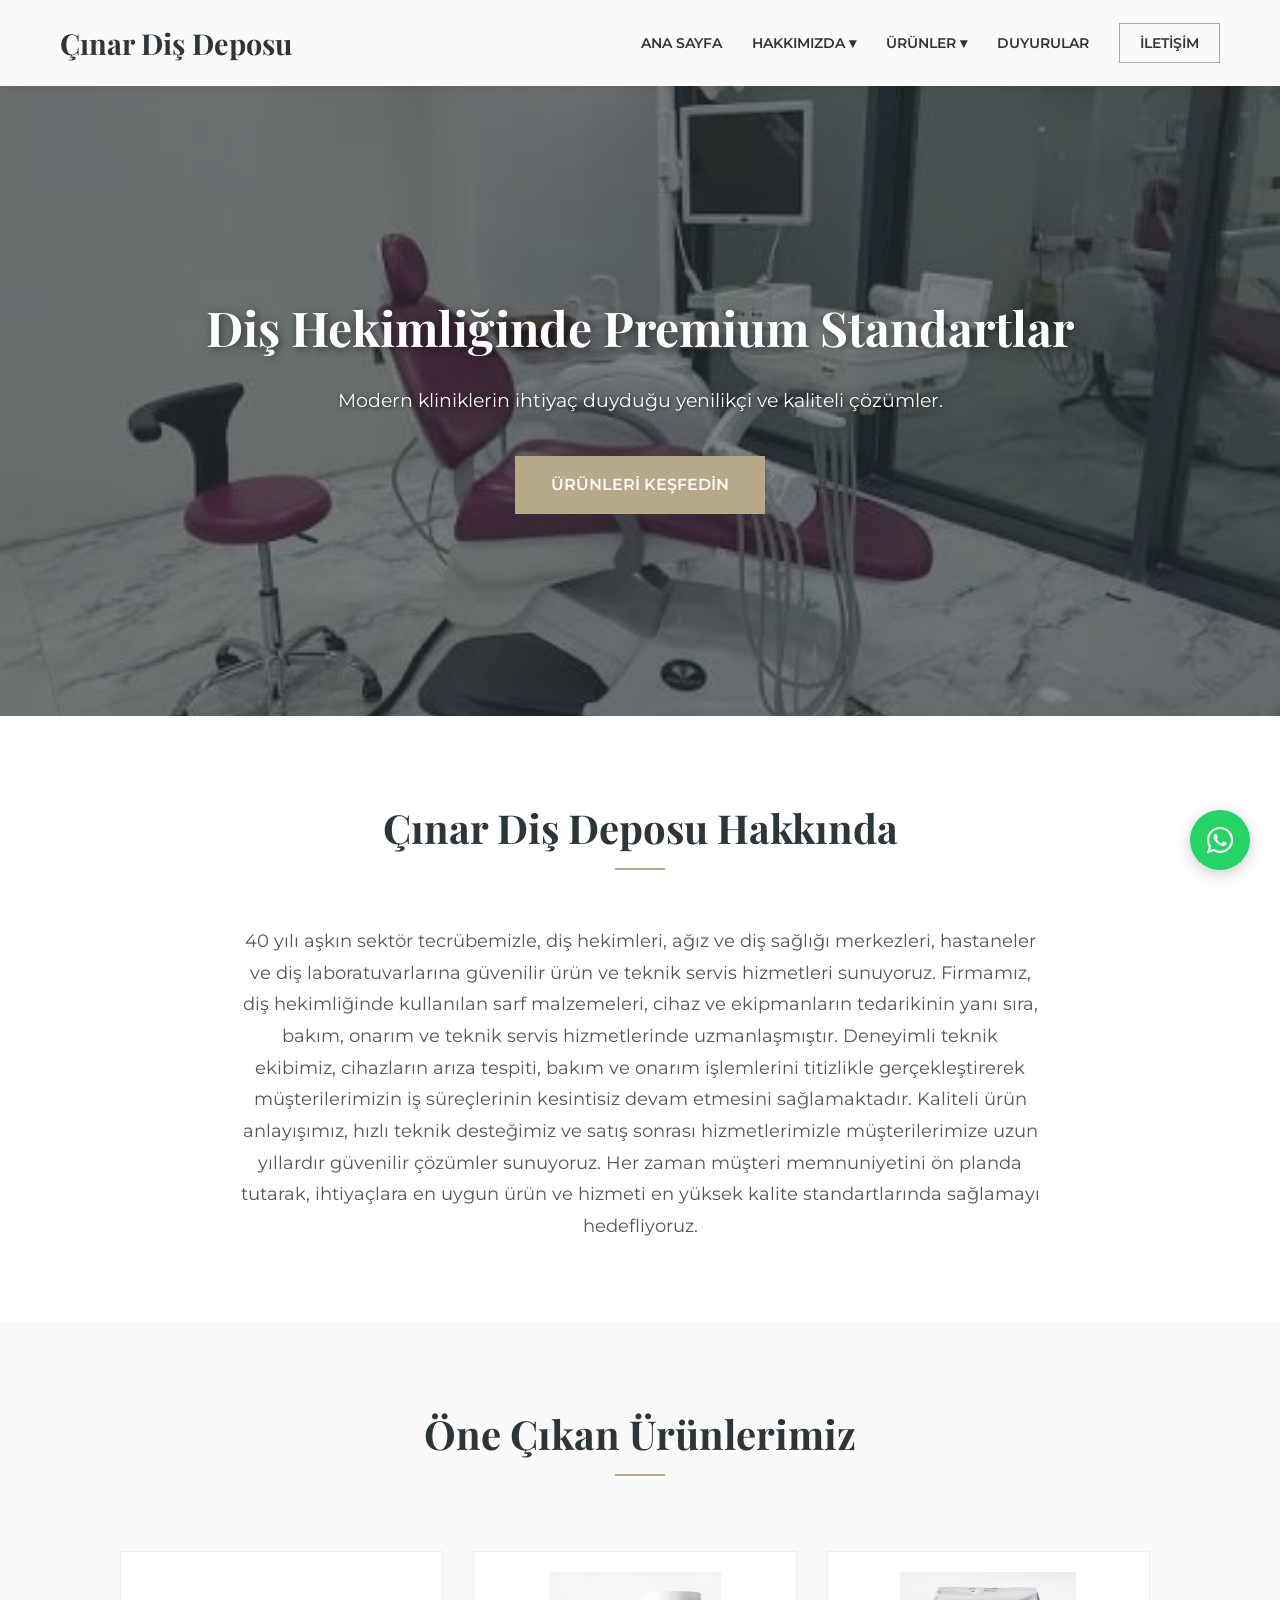
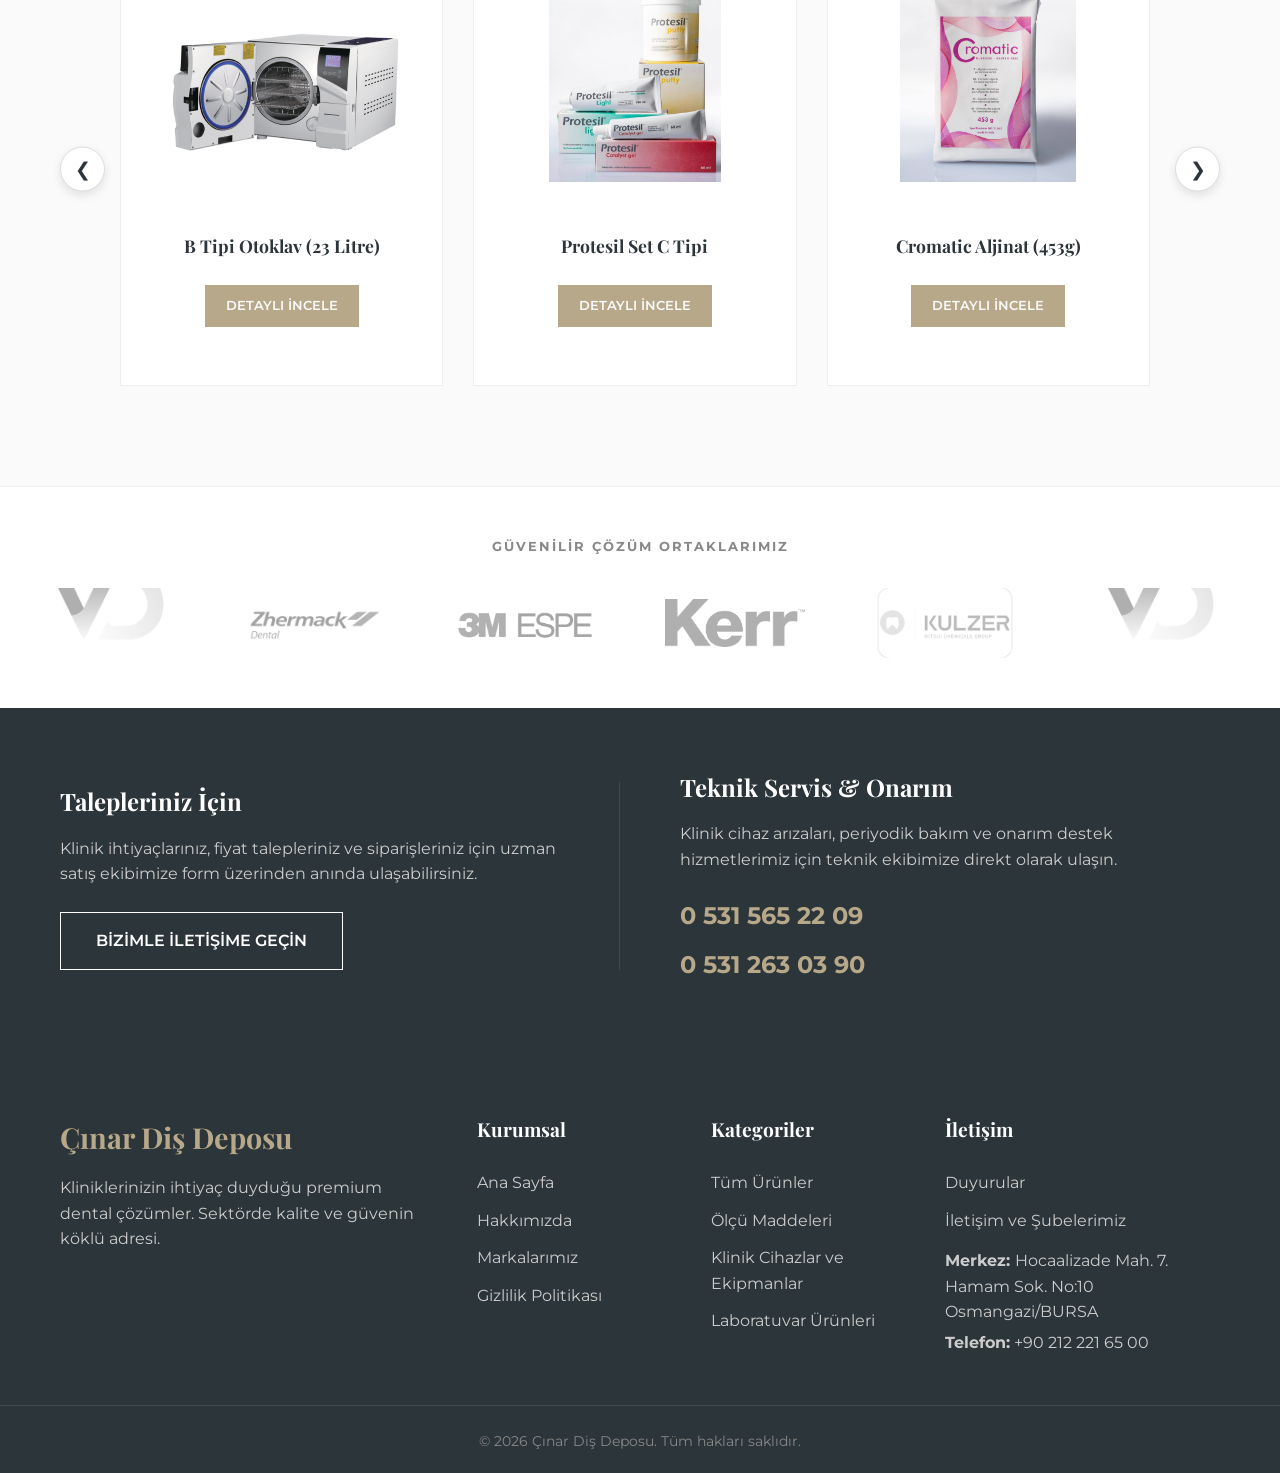
==== commit 5b35f9f1: "fix" ====
--- a/index.html
+++ b/index.html
@@ -118,8 +118,8 @@
             <div class="cta-right">
                 <h2>Teknik Servis & Onarım</h2>
                 <p>Klinik cihaz arızaları, periyodik bakım ve onarım destek hizmetlerimiz için teknik ekibimize direkt olarak ulaşın.</p>
-                <h3 style="color: var(--color-primary); font-size: 1.5rem; margin-top: 10px; font-family: var(--font-body);">+90 531 565 22 09</h3>
-                <h3 style="color: var(--color-primary); font-size: 1.5rem; margin-top: 10px; font-family: var(--font-body);">+90 531 263 03 90</h3>
+                <h3 id="cta-teknik-servis-tel" style="color: var(--color-primary); font-size: 1.5rem; margin-top: 10px; font-family: var(--font-body);">0 531 565 22 09</h3>
+                <h3 id="cta-teknik-servis-tel" style="color: var(--color-primary); font-size: 1.5rem; margin-top: 10px; font-family: var(--font-body);">0 531 263 03 90</h3>
 
             </div>
         </div>
@@ -156,9 +156,9 @@
                 <li><a href="duyurular.html">Duyurular</a></li>
                 <li><a href="iletisim.html">İletişim ve Şubelerimiz</a></li>
             </ul>
-            <p> <strong> Merkez: </strong> Hocaalizade Mah. 7. Hamam Sok. No:10 Osmangazi/BURSA </p>
+            <p> <strong> Merkez: </strong> <span id="footer-merkez-adres">Hocaalizade Mah. 7. Hamam Sok. No:10 Osmangazi/BURSA</span> </p>
 
-            <p style="margin-top: 5px;"><strong>Telefon:</strong> +90 212 221 65 00</p>
+            <p style="margin-top: 5px;"><strong>Telefon:</strong> <span id="footer-telefon">+90 212 221 65 00</span></p>
         </div>
         
     </div>
@@ -167,6 +167,7 @@
     </div>
     </footer>
     <a href="https://wa.me/905315652209" 
+   id="whatsapp-float-link"
    class="whatsapp-float" 
    target="_blank" 
    rel="noopener noreferrer" 
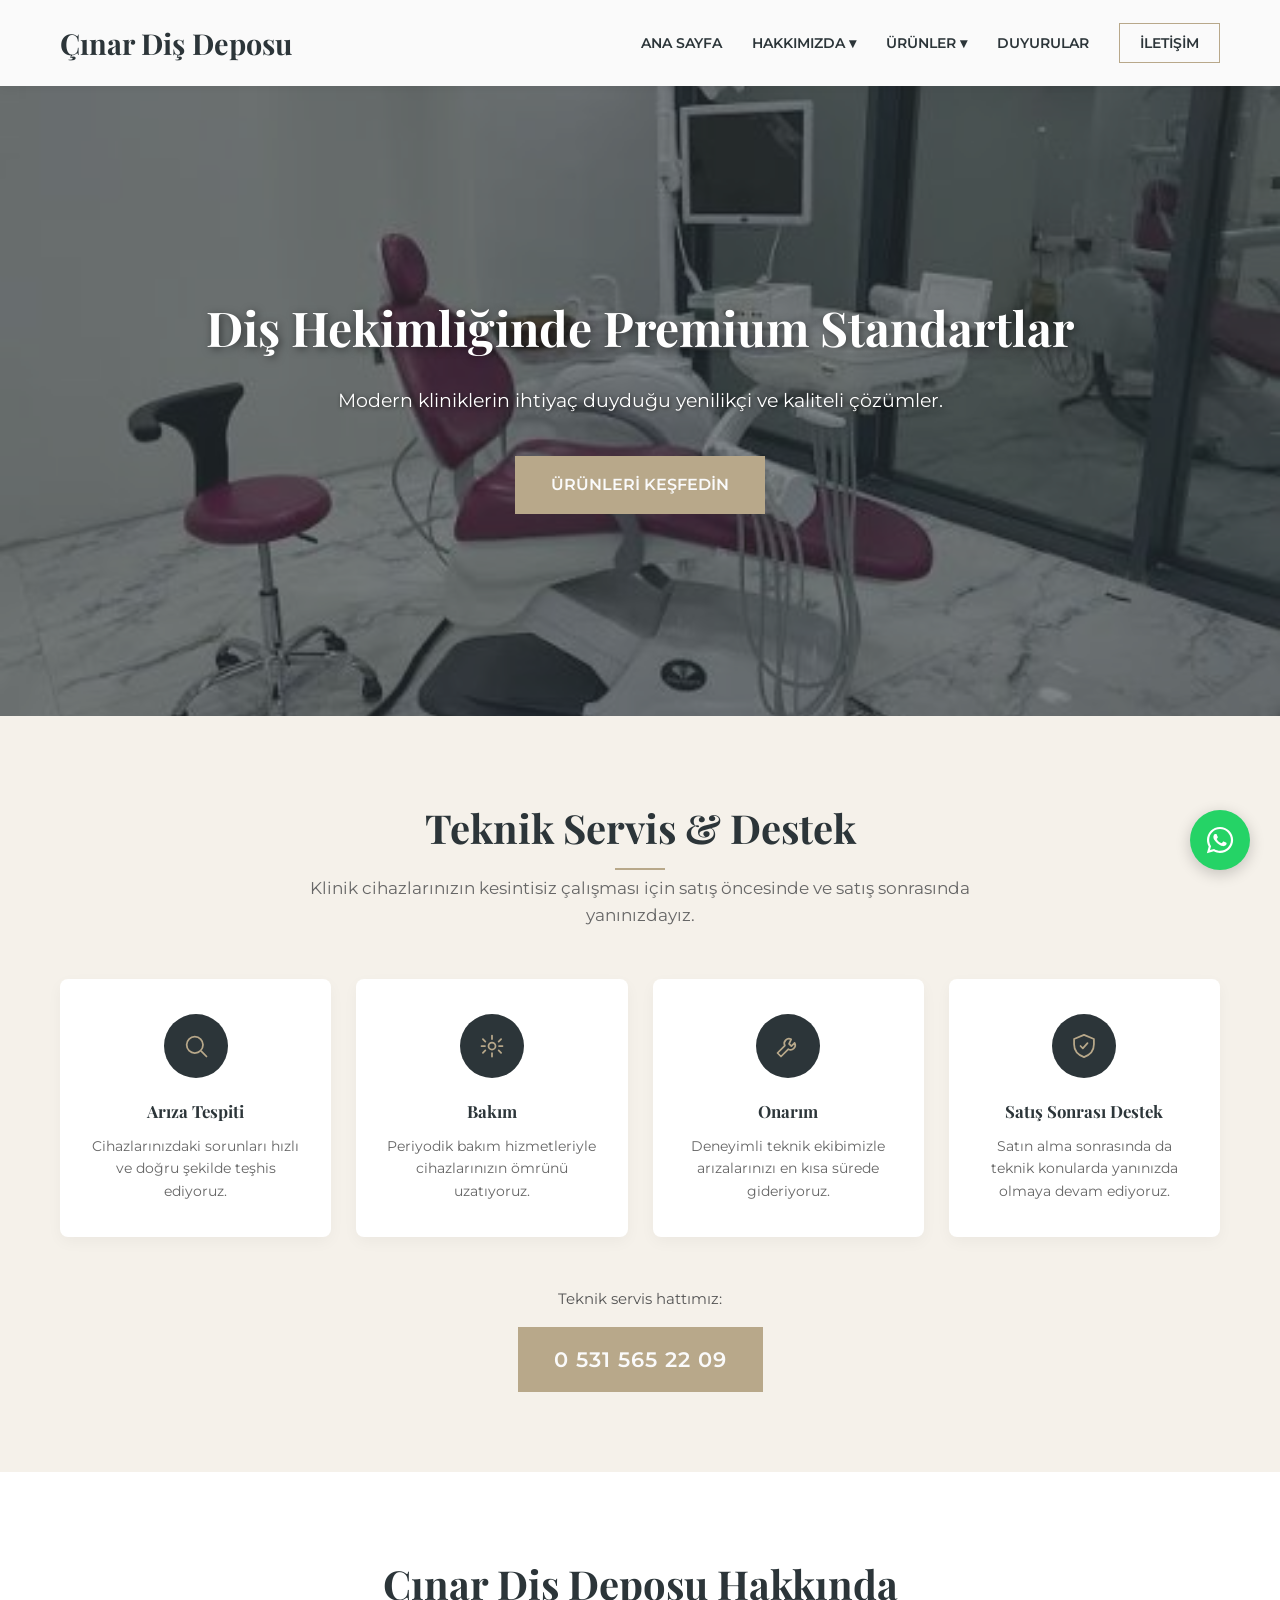
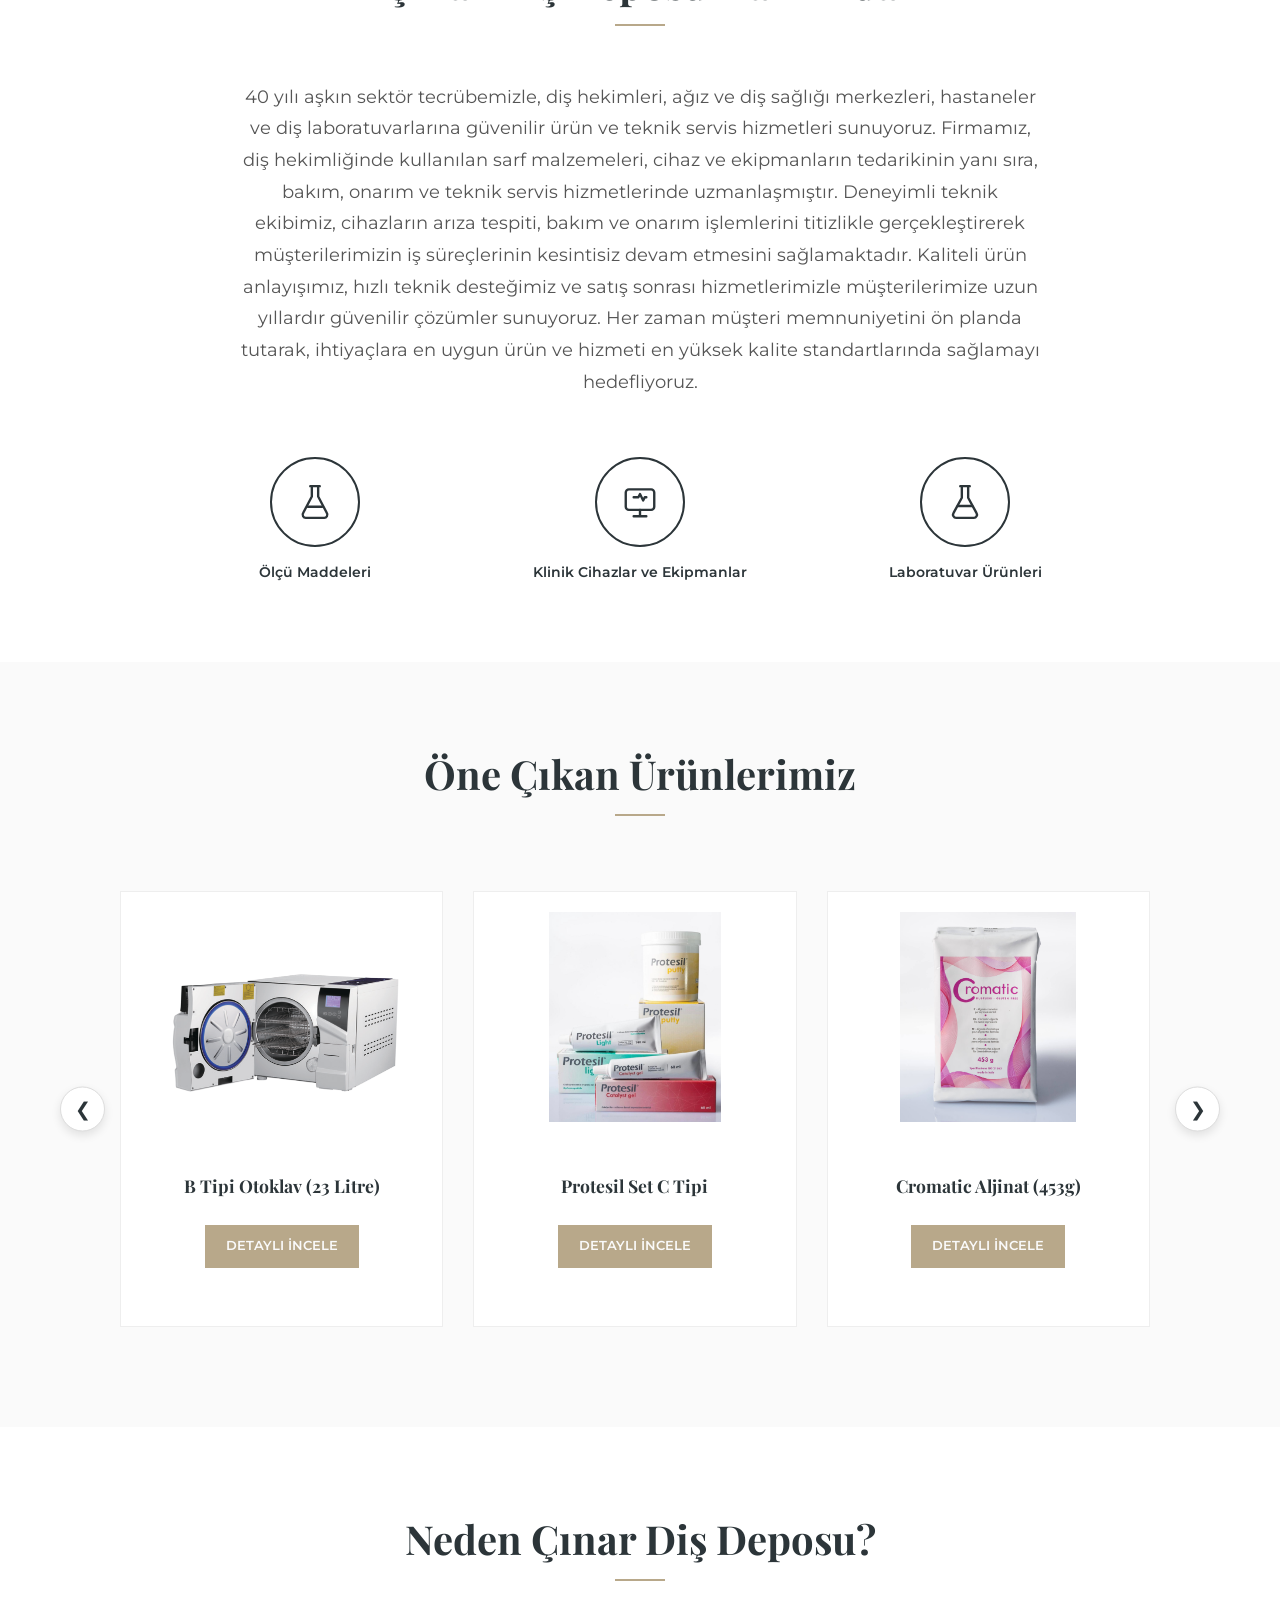
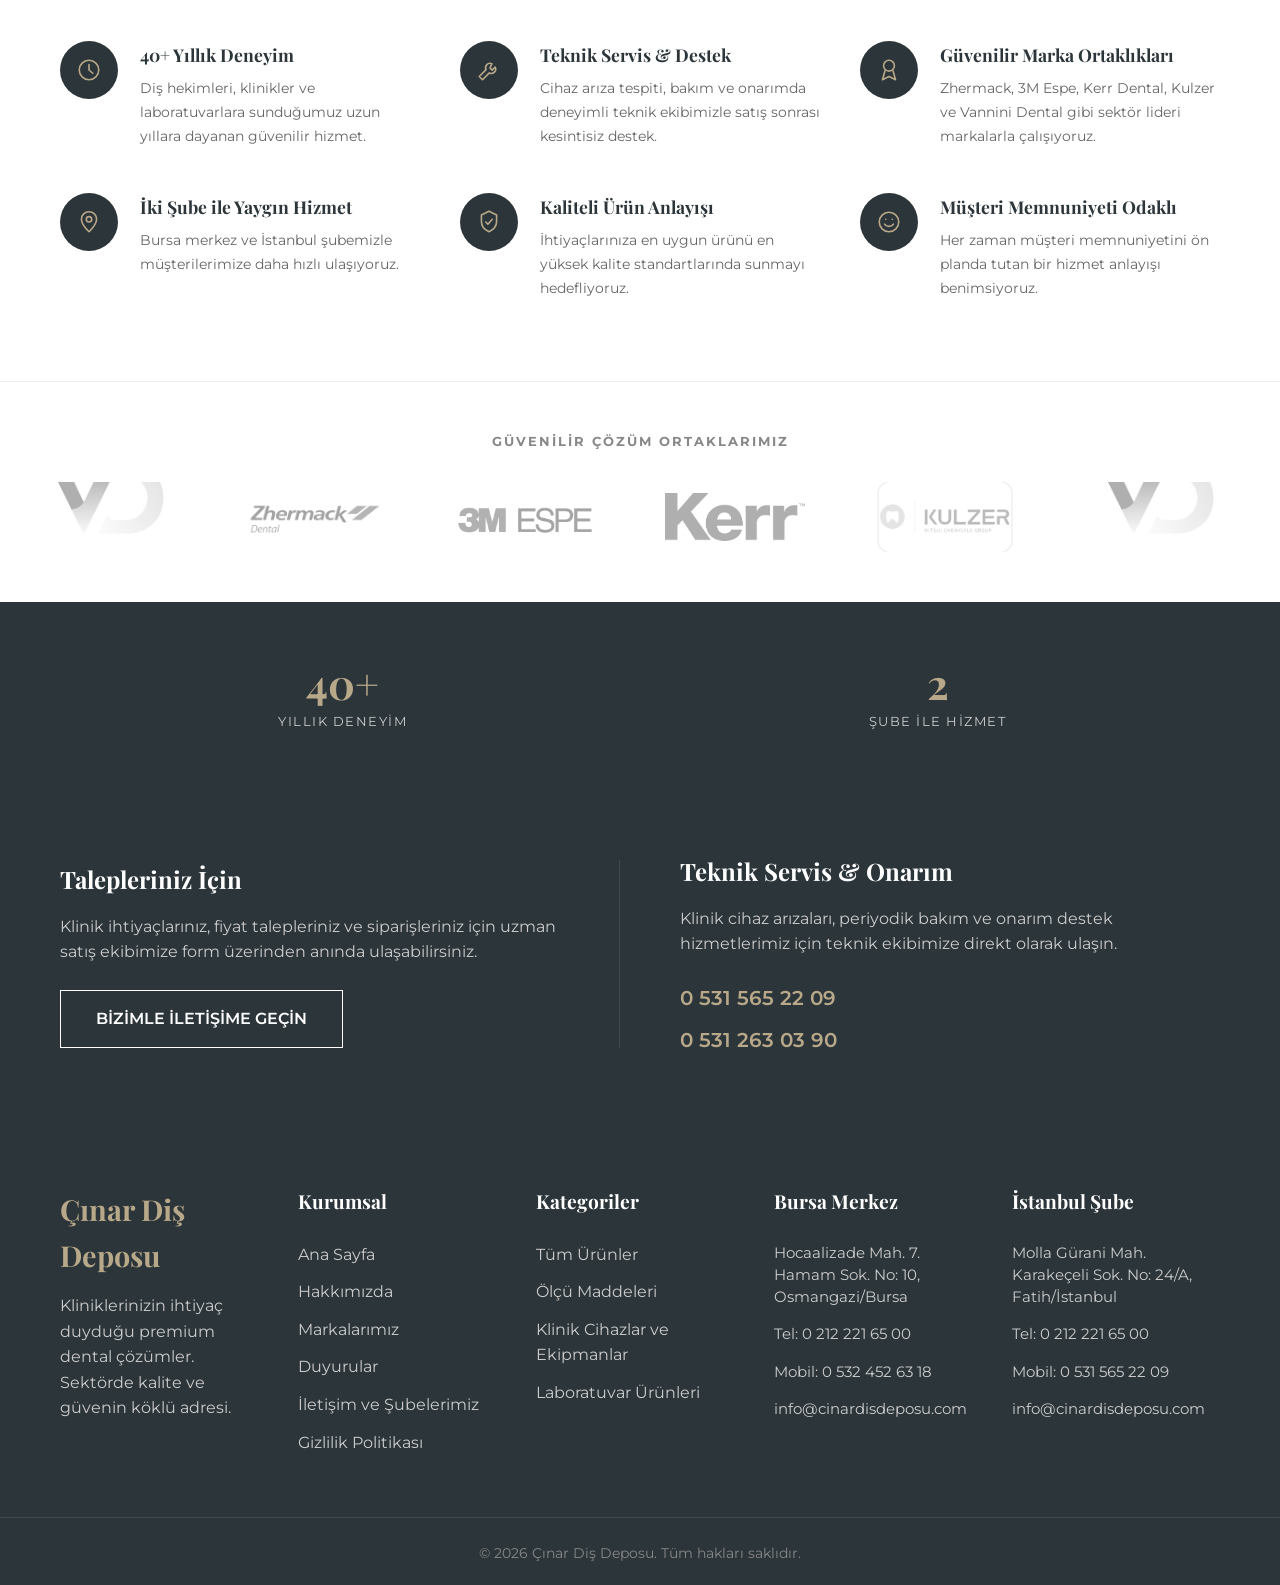
==== commit 8bd23640: "Improve homepage and footer" ====
--- a/index.html
+++ b/index.html
@@ -66,6 +66,24 @@
         </div>
     </header>
 
+    <section id="teknik-servis" class="teknik-servis-section">
+        <div class="container">
+            <div class="section-title">
+                <h2>Teknik Servis & Destek</h2>
+                <p id="teknik-servis-aciklama" style="color:#666; max-width:700px; margin: 0 auto; font-size: 1.05rem;">Klinik cihazlarınızın kesintisiz çalışması için satış öncesinde ve satış sonrasında yanınızdayız.</p>
+            </div>
+
+            <div class="teknik-servis-grid" id="teknik-servis-grid">
+                <!-- content/kurumsal.json'dan script.js tarafından otomatik doldurulur -->
+            </div>
+
+            <div class="ts-cta">
+                <p>Teknik servis hattımız:</p>
+                <a href="tel:+905315652209" id="ts-telefon-link" class="btn-primary">0 531 565 22 09</a>
+            </div>
+        </div>
+    </section>
+
     <section id="about" class="about-section">
         <div class="container">
             <div class="section-title">
@@ -79,6 +97,10 @@
 
                     Kaliteli ürün anlayışımız, hızlı teknik desteğimiz ve satış sonrası hizmetlerimizle müşterilerimize uzun yıllardır güvenilir çözümler sunuyoruz. Her zaman müşteri memnuniyetini ön planda tutarak, ihtiyaçlara en uygun ürün ve hizmeti en yüksek kalite standartlarında sağlamayı hedefliyoruz.
                 </p>
+            </div>
+
+            <div class="kategori-grid" id="kategori-grid">
+                <!-- content/urunler.json'daki kategorilerden script.js tarafından otomatik doldurulur -->
             </div>
         </div>
     </section>
@@ -97,6 +119,16 @@
         </div>
     </section>
 
+    <section id="avantajlar" class="avantajlar-section">
+        <div class="container">
+            <div class="section-title"><h2>Neden Çınar Diş Deposu?</h2></div>
+            <div class="avantajlar-grid" id="avantajlar-grid">
+                <!-- content/kurumsal.json'dan script.js tarafından otomatik doldurulur -->
+            </div>
+        </div>
+    </section>
+
+
     <section id="brands" class="brands-section">
         <div class="container">
             <h4 style="text-align: center; color: #888; font-family: var(--font-body); margin-bottom: 30px; letter-spacing: 2px; text-transform: uppercase; font-size: 0.8rem;">Güvenilir Çözüm Ortaklarımız</h4>
@@ -104,6 +136,14 @@
         
         <div class="brands-marquee">
             <div class="brands-track" id="dynamic-brands-track">
+            </div>
+        </div>
+    </section>
+
+    <section class="istatistikler-section">
+        <div class="container">
+            <div class="istatistik-grid" id="istatistik-grid">
+                <!-- content/kurumsal.json'dan script.js tarafından otomatik doldurulur -->
             </div>
         </div>
     </section>
@@ -118,8 +158,8 @@
             <div class="cta-right">
                 <h2>Teknik Servis & Onarım</h2>
                 <p>Klinik cihaz arızaları, periyodik bakım ve onarım destek hizmetlerimiz için teknik ekibimize direkt olarak ulaşın.</p>
-                <h3 id="cta-teknik-servis-tel" style="color: var(--color-primary); font-size: 1.5rem; margin-top: 10px; font-family: var(--font-body);">0 531 565 22 09</h3>
-                <h3 id="cta-teknik-servis-tel" style="color: var(--color-primary); font-size: 1.5rem; margin-top: 10px; font-family: var(--font-body);">0 531 263 03 90</h3>
+                <a href="tel:+905315652209" class="cta-tel-link">0 531 565 22 09</a>
+                <a href="tel:+905312630390" class="cta-tel-link">0 531 263 03 90</a>
 
             </div>
         </div>
@@ -139,6 +179,8 @@
                 <li><a href="index.html">Ana Sayfa</a></li>
                 <li><a href="index.html#about">Hakkımızda</a></li>
                 <li><a href="index.html#brands">Markalarımız</a></li>
+                <li><a href="duyurular.html">Duyurular</a></li>
+                <li><a href="iletisim.html">İletişim ve Şubelerimiz</a></li>
                 <li><a href="gizlilik-politikasi.html">Gizlilik Politikası</a></li>
             </ul>
         </div>
@@ -151,14 +193,23 @@
         </div>
         
         <div class="footer-contact-box">
-            <h4>İletişim</h4>
-            <ul style="margin-bottom: 15px;">
-                <li><a href="duyurular.html">Duyurular</a></li>
-                <li><a href="iletisim.html">İletişim ve Şubelerimiz</a></li>
-            </ul>
-            <p> <strong> Merkez: </strong> <span id="footer-merkez-adres">Hocaalizade Mah. 7. Hamam Sok. No:10 Osmangazi/BURSA</span> </p>
-
-            <p style="margin-top: 5px;"><strong>Telefon:</strong> <span id="footer-telefon">+90 212 221 65 00</span></p>
+            <h4 id="footer-merkez-baslik">Bursa Merkez</h4>
+            <ul class="footer-address-list">
+                <li><a id="footer-merkez-adres-link" href="#" target="_blank" rel="noopener">Adres yükleniyor...</a></li>
+                <li><a id="footer-merkez-tel-link" href="#">Tel</a></li>
+                <li><a id="footer-merkez-mobil-link" href="#">Mobil</a></li>
+                <li><a id="footer-merkez-mail-link" href="#">E-posta</a></li>
+            </ul>
+        </div>
+        
+        <div class="footer-contact-box">
+            <h4 id="footer-sube-baslik">İstanbul Şube</h4>
+            <ul class="footer-address-list">
+                <li><a id="footer-sube-adres-link" href="#" target="_blank" rel="noopener">Adres yükleniyor...</a></li>
+                <li><a id="footer-sube-tel-link" href="#">Tel</a></li>
+                <li><a id="footer-sube-mobil-link" href="#">Mobil</a></li>
+                <li><a id="footer-sube-mail-link" href="#">E-posta</a></li>
+            </ul>
         </div>
         
     </div>
--- a/style.css
+++ b/style.css
@@ -126,6 +126,42 @@
 .section-title h2::after { content: ''; position: absolute; bottom: -10px; left: 50%; transform: translateX(-50%); width: 50px; height: 2px; background-color: var(--color-primary); }
 .about-text { max-width: 800px; margin: 0 auto; font-size: 1.1rem; line-height: 1.8; color: #555; }
 
+/* Hakkımızda: Dinamik Kategori İkon Izgarası */
+.kategori-grid { display: grid; grid-template-columns: repeat(auto-fit, minmax(130px, 1fr)); gap: 40px 25px; max-width: 950px; margin: 60px auto 0; }
+.kategori-item { display: flex; flex-direction: column; align-items: center; gap: 16px; }
+.kategori-icon { width: 90px; height: 90px; border-radius: 50%; border: 2px solid var(--color-dark); display: flex; align-items: center; justify-content: center; color: var(--color-dark); transition: 0.3s ease; flex-shrink: 0; }
+.kategori-icon svg { width: 38px; height: 38px; }
+.kategori-item:hover .kategori-icon { background-color: var(--color-primary); border-color: var(--color-primary); color: #fff; transform: translateY(-5px); }
+.kategori-item span { font-weight: 600; color: var(--color-dark); font-size: 0.9rem; text-align: center; line-height: 1.3; }
+
+/* Teknik Servis Bölümü (Anasayfa, Hakkımızda'dan önce) */
+.teknik-servis-section { padding: 80px 0; background-color: #F5F1EA; text-align: center; }
+.teknik-servis-grid { display: grid; grid-template-columns: repeat(auto-fit, minmax(220px, 1fr)); gap: 25px; margin: 45px 0 50px; text-align: center; }
+.ts-item { background: #fff; padding: 35px 25px; border-radius: 8px; box-shadow: 0 5px 15px rgba(0,0,0,0.04); transition: 0.3s ease; }
+.ts-item:hover { transform: translateY(-6px); box-shadow: 0 12px 25px rgba(0,0,0,0.08); }
+.ts-icon { width: 64px; height: 64px; margin: 0 auto 20px; border-radius: 50%; background-color: var(--color-dark); color: var(--color-primary); display: flex; align-items: center; justify-content: center; }
+.ts-icon svg { width: 28px; height: 28px; }
+.ts-item h4 { font-size: 1.05rem; margin-bottom: 10px; color: var(--color-dark); }
+.ts-item p { font-size: 0.88rem; color: #666; line-height: 1.6; }
+.ts-cta p { color: #555; margin-bottom: 15px; font-size: 0.95rem; }
+.ts-cta .btn-primary { font-size: 1.3rem; letter-spacing: 1px; }
+
+
+/* Avantajlarımız Bölümü */
+.avantajlar-section { padding: 80px 0; background-color: #fff; }
+.avantajlar-grid { display: grid; grid-template-columns: repeat(auto-fit, minmax(300px, 1fr)); gap: 45px 40px; margin-top: 55px; }
+.avantaj-item { display: flex; gap: 22px; align-items: flex-start; }
+.avantaj-icon { flex-shrink: 0; width: 58px; height: 58px; border-radius: 50%; background-color: var(--color-dark); color: var(--color-primary); display: flex; align-items: center; justify-content: center; }
+.avantaj-icon svg { width: 26px; height: 26px; }
+.avantaj-item h4 { font-size: 1.1rem; margin-bottom: 8px; color: var(--color-dark); }
+.avantaj-item p { font-size: 0.9rem; color: #666; line-height: 1.65; }
+
+/* İstatistikler Bölümü */
+.istatistikler-section { background-color: var(--color-dark); padding: 60px 0; }
+.istatistik-grid { display: grid; grid-template-columns: repeat(auto-fit, minmax(160px, 1fr)); gap: 30px; text-align: center; }
+.istatistik-sayi { font-family: var(--font-heading); font-size: 2.6rem; font-weight: 700; color: var(--color-primary); margin-bottom: 8px; line-height: 1; }
+.istatistik-etiket { font-size: 0.8rem; letter-spacing: 1.5px; text-transform: uppercase; color: #ccc; }
+
 /* Ürünler Slider & Grid */
 .products-section { padding: 80px 0; background-color: var(--color-light); }
 .carousel-container { position: relative; display: flex; align-items: center; width: 100%; padding: 0 60px; }
@@ -167,6 +203,19 @@
 .cta-right { padding-left: 20px; }
 .cta-section h2 { color: #fff; margin-bottom: 15px; }
 .cta-section p { color: #ccc; margin-bottom: 25px; }
+    .cta-tel-link {
+        display: block;
+        color: var(--color-primary) !important;
+        font-size: 1.25rem;
+        margin-top: 10px;
+        font-family: var(--font-body);
+        font-weight: 600;
+        transition: color 0.25s ease, letter-spacing 0.25s ease;
+    }
+    .cta-tel-link:hover {
+        color: #fff !important;
+        letter-spacing: 1px;
+    }
 
 /* İletişim Formu ve Harita */
 .contact-page-section { padding: 80px 0; background-color: #fff; }
@@ -220,10 +269,11 @@
    6. FOOTER 
    ========================================================================== */
 .site-footer { background-color: var(--color-dark); color: #ccc; padding: 70px 0 20px 0; }
-.footer-layout { display: grid; grid-template-columns: 2fr 1fr 1fr 1.5fr; gap: 50px; margin-bottom: 50px; }
+.footer-layout { display: grid; grid-template-columns: repeat(auto-fit, minmax(190px, 1fr)); gap: 40px 30px; margin-bottom: 50px; }
 .footer-brand h3 { color: var(--color-primary); font-size: 1.8rem; margin-bottom: 15px; }
 .footer-links-box h4, .footer-contact-box h4 { color: #fff; margin-bottom: 25px; font-size: 1.2rem; }
 .footer-links-box ul li, .footer-contact-box ul li { margin-bottom: 12px; }
+.footer-address-list li a { font-size: 0.92rem; line-height: 1.5; display: inline-block; }
 .footer-links-box ul li a, .footer-contact-box ul li a { color: #ccc; transition: 0.3s; }
 .footer-links-box ul li a:hover, .footer-contact-box ul li a:hover { color: var(--color-primary); padding-left: 5px; }
 .footer-bottom { text-align: center; padding-top: 25px; border-top: 1px solid rgba(255,255,255,0.1); font-size: 0.85rem; color: #888; }
@@ -327,6 +377,15 @@
         letter-spacing: 1px !important;
     }
     .products-section .section-title h2 { font-size: 1.6rem; margin-bottom: 20px; }
+
+    /* Yeni Bölümler: Teknik Servis, Kategori Izgarası, Avantajlar, İstatistikler */
+    .teknik-servis-section, .avantajlar-section { padding: 50px 0; }
+    .kategori-grid { margin-top: 40px; gap: 30px 15px; }
+    .kategori-icon { width: 75px; height: 75px; }
+    .kategori-icon svg { width: 30px; height: 30px; }
+    .avantajlar-grid { gap: 35px; margin-top: 35px; }
+    .istatistikler-section { padding: 40px 0; }
+    .istatistik-sayi { font-size: 2rem; }
     
     /* Carousel (Peek-a-boo) */
     .carousel-container { padding: 0; width: 100%; overflow: hidden; } 
@@ -343,7 +402,7 @@
     .cta-left { border-right: none; border-bottom: 1px solid rgba(255, 255, 255, 0.15); padding-right: 0; padding-bottom: 40px; margin-bottom: 40px; }
     .cta-right { padding-left: 0; }
     .cta-right h3, .cta-right h3 a { font-size: 1.8rem; color: var(--color-primary); margin-top: 20px; font-weight: 600; text-decoration: none; }
-    
+
     /* Contact & Footer */
     .contact-grid, .footer-layout { grid-template-columns: 1fr; text-align: center; }
     .footer-layout { gap: 40px; padding: 0 10px; }
